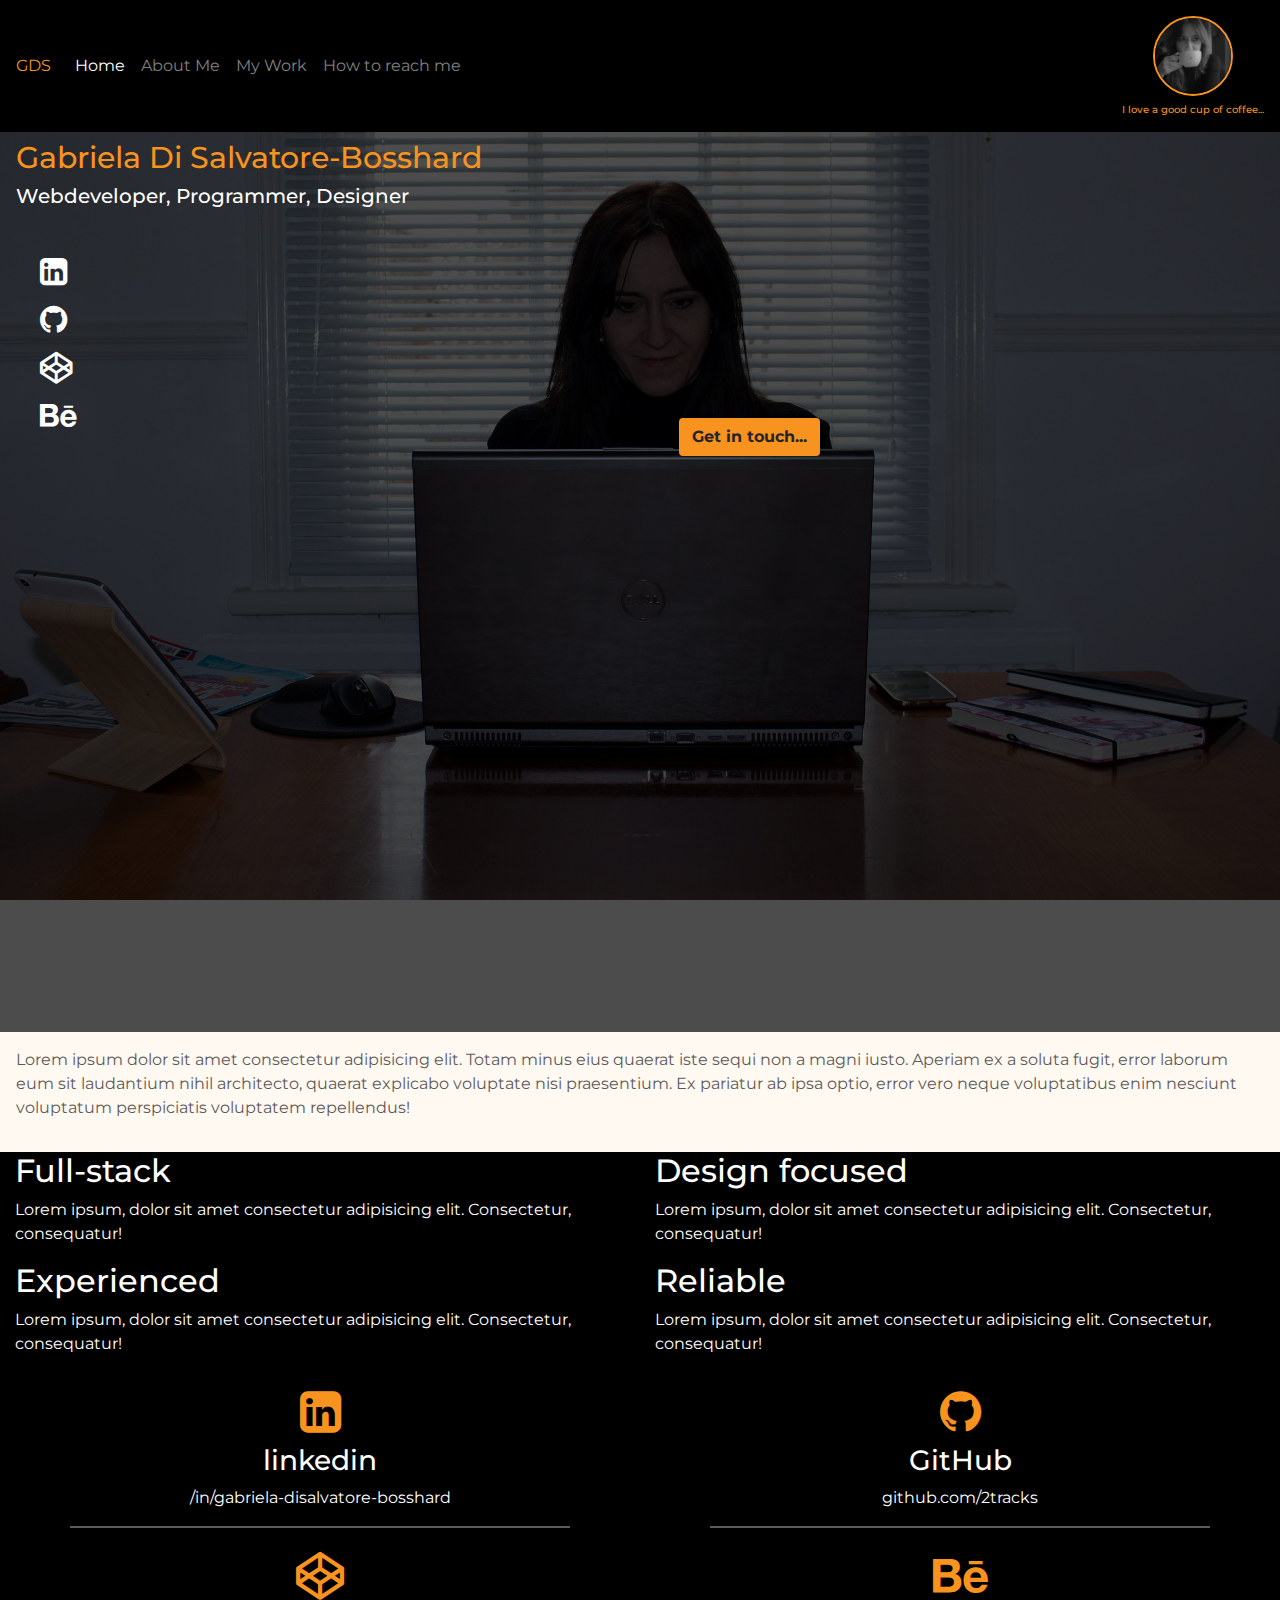
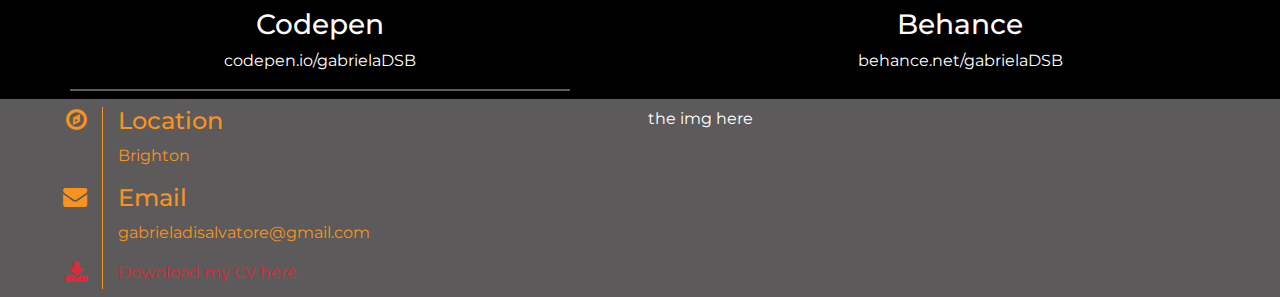
==== index.html @ 337a95ec "Added footer info" ====
<!DOCTYPE html>
<html lang="en">
<head>
    <meta charset="UTF-8">
    <meta name="viewport" content="width=device-width, initial-scale=1.0">
    <meta http-equiv="X-UA-Compatible" content="ie=edge">
    <title>CV</title>
    <link rel="stylesheet" href="https://stackpath.bootstrapcdn.com/font-awesome/4.7.0/css/font-awesome.min.css">
    <link rel="stylesheet" href="https://stackpath.bootstrapcdn.com/bootstrap/4.4.1/css/bootstrap.min.css" integrity="sha384-Vkoo8x4CGsO3+Hhxv8T/Q5PaXtkKtu6ug5TOeNV6gBiFeWPGFN9MuhOf23Q9Ifjh" crossorigin="anonymous">
    <link rel="stylesheet" href="assets/css/style.css">
</head>
<body>

    <!-------------------Navigation------------------------------------------------------->

    <nav class="navbar navbar-expand-sm navbar-dark bg-dark">
        <a class="navbar-brand orange-text-color" href="#">GDS</a>
        <button class="navbar-toggler" type="button" data-toggle="collapse" data-target="#navbarText" aria-controls="navbarText" aria-expanded="false" aria-label="Toggle navigation">
            <span class="navbar-toggler-icon"></span>
        </button>
        <div class="collapse navbar-collapse" id="navbarText">
            <ul class="navbar-nav mr-auto">
                <li class="nav-item text-center active">
                    <a class="nav-link" href="#">Home <span class="sr-only">(current)</span></a>
                </li>
                <li class="nav-item text-center">
                    <a class="nav-link" href="#">About Me</a>
                </li>
                <li class="nav-item text-center">
                    <a class="nav-link" href="#">My Work</a>
                </li>
                 <li class="nav-item text-center">
                    <a class="nav-link" href="#">How to reach me</a>
                </li>
            </ul>
            <div class="navbar-text img-container">
                <div class="row">
                    <div class="col-sm-12 text-center">
                        <img class="img-gabiCoffee-nav" src="assets/img/gabiCafe.jpg" alt="Portrait-photo">
                        <h5 class="text-love-coffee">I love a good cup of coffee...</h5>
                    </div>
                </div>
            </div>
        </div>
    </nav>

    <!-------------------End Navigation------------------------------------------------------->
    <!-------------------Callout------------------------------------------------------->

    <div class="container-fluid callout-container">
        <div class="opaque-overlay">
            <div class="row">
                <div class="col-12">
                    <h1 class="callout-titel">Gabriela Di Salvatore-Bosshard</h1>
                    <h4 class="callout-subtitel">Webdeveloper, Programmer, Designer</h4>
                </div>
            </div><!--/.row-->
            <div class="row">
                <div class="col-2">
                    <div class="social-icons">
                        <ul>
                            <li><a href="#"><i class="fa fa-linkedin-square"></i></a></li>
                            <li><a href="#"><i class="fa fa-github"></i></a></li>
                            <li><a href="#"><i class="fa fa-codepen"></i></a></li>
                            <li><a href="#"><i class="fa fa-behance"></i></a></li>
                        </ul>
                    </div><!--/.social-icons-->
                </div><!--/.col-2-->
                <div class="col-10 button-container">
                      <button class="btn btn-getInTouch">Get in touch...</button>
                </div>
            </div> <!--/.row-->
        </div>
    </div><!--/.callout-container-->
    <!-------------------Ends Callout------------------------------------------------------->

    <!-------------------Info--------------------------------------------------------------->
    <section class="container-fluid info-container">
        <p>Lorem ipsum dolor sit amet consectetur adipisicing elit. Totam minus eius quaerat iste sequi non a magni iusto. Aperiam ex a soluta fugit, error laborum eum sit laudantium nihil architecto,
         quaerat explicabo voluptate nisi praesentium. Ex pariatur ab ipsa optio, error vero neque voluptatibus enim nesciunt voluptatum perspiciatis voluptatem repellendus!</p>
    </section>

    <!-------------------Ends Info---------------------------------------------------------->
    <!-------------------What can I do---------------------------------------------------------->

     <section class="container-fluid do-container">

        <div class="row bg-dark">
            <div class="col-md-6">
                <h2>Full-stack</h2>
                <p>Lorem ipsum, dolor sit amet consectetur adipisicing elit. Consectetur, consequatur!</p>
            </div>
            <div class="col-md-6">
                <h2>Design focused</h2>
                <p>Lorem ipsum, dolor sit amet consectetur adipisicing elit. Consectetur, consequatur!</p>
            </div>
        </div>
        <div class="row bg-dark">
            <div class="col-md-6">
                <h2>Experienced</h2>
                <p>Lorem ipsum, dolor sit amet consectetur adipisicing elit. Consectetur, consequatur!</p>
            </div>
            <div class="col-md-6">
                <h2>Reliable</h2>
                <p>Lorem ipsum, dolor sit amet consectetur adipisicing elit. Consectetur, consequatur!</p>
            </div>
        </div>
    </section>

    <!-------------------Ends What can I do---------------------------------------------------------->

    <!-------------------Social---------------------------------------------------------------------->
     <section class="container-fluid social-container">

        <div class="row">
            <div class="col-md-6 text-center p-2">
                <a href="#"><i class="fa fa-linkedin-square"></i></a>
                <h3>linkedin</h3>
                <p>/in/gabriela-disalvatore-bosshard</p>
                <div class="line"></div>
            </div>
            <div class="col-md-6 text-center p-2">
                <a href="#"><i class="fa fa-github"></i></a>
                <h3>GitHub</h3>
                <p>github.com/2tracks</p>
                <div class="line"></div>
            </div>
        </div>
        <div class="row">
            <div class="col-md-6 text-center p-2">
                <a href="#"><i class="fa fa-codepen"></i></a>
                <h3>Codepen</h3>
                <p>codepen.io/gabrielaDSB</p>
                <div class="line"></div>
            </div>
            <div class="col-md-6 text-center p-2">
                <a href="#"><i class="fa fa-behance"></i></a>
                <h3>Behance</h3>
                <p>behance.net/gabrielaDSB</p>
            </div>
        </div>
    </section>
    
    <!-------------------End Social------------------------------------------------------------------>

    <!-------------------Footer------------------------------------------------------------------>

    <Section class="container-fluid footer-container">
        <div class="row no-gutter">
            <div class="col-md-6 p-2 footer-info">
                <div class="row no-gutter compass">
                    <div class="col-2 text-right">
                        <a href="#"><i class="fa fa-compass"></i></a>
                    </div>
                    <div class="col-10 loc-border-left">
                        <h4>Location</h4>
                        <p>Brighton</p>
                    </div>
                </div>
                <div class="row no-gutter envelope">
                    <div class="col-2 text-right">
                        <a href="#"><i class="fa fa-envelope"></i></a>
                    </div>
                    <div class="col-10 loc-border-left">
                        <h4>Email</h4>
                        <p>gabrieladisalvatore@gmail.com</p>
                    </div>
                </div>
                <div class="row no-gutter download">
                    <div class="col-2 text-right">
                        <a href="#"><i class="fa fa-download"></i></a>
                    </div>
                    <div class="col-10 loc-border-left">
                        <a href="#" class="text-red">Download my CV here</a>
                    </div>
                </div>    
            </div>
            <div class="col-md-6 p-2 footer-img-map">
                the img here
            </div>
        </div>
    </Section>


    <!-------------------End Social------------------------------------------------------------------>



    <script src="https://code.jquery.com/jquery-3.4.1.slim.min.js" integrity="sha384-J6qa4849blE2+poT4WnyKhv5vZF5SrPo0iEjwBvKU7imGFAV0wwj1yYfoRSJoZ+n" crossorigin="anonymous"></script>
    <script src="https://cdn.jsdelivr.net/npm/popper.js@1.16.0/dist/umd/popper.min.js" integrity="sha384-Q6E9RHvbIyZFJoft+2mJbHaEWldlvI9IOYy5n3zV9zzTtmI3UksdQRVvoxMfooAo" crossorigin="anonymous"></script>
    <script src="https://stackpath.bootstrapcdn.com/bootstrap/4.4.1/js/bootstrap.min.js" integrity="sha384-wfSDF2E50Y2D1uUdj0O3uMBJnjuUD4Ih7YwaYd1iqfktj0Uod8GCExl3Og8ifwB6" crossorigin="anonymous"></script>
</body>
</html>
---- assets/css/style.css ----
@import url('https://fonts.googleapis.com/css?family=Montserrat:400,400i,600,700&display=swap');



/*-------------Colors-----------------------------------*/
:root {
  --main-bg-color: #5C5A5A;
  --black-bg-color: #000;
  --main-bg-text: rgba(196, 196, 196, .12);
  --main-text-color: #ffffff;
  --orange-text-color: #F7931E;
  --red-text-color: #D92B39;
  --blue-color: #2BBED9;
  --turquoise-color: #7FEBE7;
}
.orange-text-color{
    color: var(--orange-text-color)!important;
}

.bg-dark {
    background-color: #000!important;
}
/*-------------General--------------------------------------*/
*{
    margin: 0;
    padding: 0;
    box-sizing: border-box;
}

body{
    font-family: 'Montserrat', sans-serif;
    color: var(--main-text-color);
}
/*-------------Navigation-----------------------------------*/
button:focus {
    outline: 5px auto transparent;
}
.navbar{
    margin-bottom: 0;
    border: 0;
    width: 100%;
    background-color: rgba(0,0,0,0.25);
}
a.navbar-brand{
    font-size: 1rem;
}
.img-container{
    margin: 0;
    padding: 0;
    display: flex;
    align-items: center;
    justify-content: center;
}
.img-gabiCoffee-nav{
    margin-top: 0.5rem;
    margin-bottom: 0.5rem;
    width: 80px;
    height: auto;
    border-radius: 50%;
    border: 2px solid var(--orange-text-color);
}
.text-love-coffee{
    color: var(--orange-text-color);
    font-size: 0.6rem;
}

/*-------------Callout-----------------------------------*/

.callout-container{
    height: 100vh;

    background: url('../img/bg_computer.jpg') no-repeat center center fixed;
    -webkit-background-size: cover;
    -moz-background-size: cover;
    -o-background-size: cover;
    background-size: cover;

    display: flex;
    align-items: center;
    justify-content: center;

    position: relative;
}
.opaque-overlay {
    position: absolute;
    top: 0;
    left: 0;
    height: 100%;
    width: 100%;
    background-color: rgba(0, 0, 0, 0.7);
}

.callout-titel{
    font-size: 1.875rem;
    color: var(--orange-text-color);
    margin: 0.5rem 0.5rem 0.5rem 1rem;
}

.callout-subtitel{
    font-size: 1.25rem;
    margin: 0 0.5rem 0.5rem 1rem;
}

.social-icons{
    margin-top: 2rem;
    margin-left: 2rem;
}

.social-icons ul{
    list-style: none;
}

.fa-linkedin-square{
    font-size: 2rem;
    color: var(--main-text-color);
    padding: 0.5rem; 
}

.fa-github{
    font-size: 2rem;
    color: var(--main-text-color);
    padding: 0.5rem; 
}

.fa-codepen{
    font-size: 2rem;
    color: var(--main-text-color);
    padding: 0.5rem; 
}

.fa-behance{
    font-size: 2rem;
    color: var(--main-text-color);
    padding: 0.5rem; 
}

.button-container{
    display: flex;
    align-self: flex-end;
    align-items: center;
    justify-content: center;
}
.btn-getInTouch{
    font-weight: bold;
    background-color: var(--orange-text-color);
}

/*-------------Info-----------------------------------------*/

.info-container{
    padding: 1rem 1rem;
    color: var(--main-bg-color);
    background-color: rgba(247,147,30,.06);
}

/*-------------Social-container-----------------------------------------*/

.social-container{
    color: var(--main-text-color);
    background-color: var(--black-bg-color);
}

.social-container .fa-linkedin-square{
    color: var(--orange-text-color);
    font-size: 3rem;
}
.social-container .fa-github{
    color: var(--orange-text-color);
    font-size: 3rem;
}
.social-container .fa-codepen{
    color: var(--orange-text-color);
    font-size: 3rem;
}
.social-container .fa-behance{
    color: var(--orange-text-color);
    font-size: 3rem;
}
.line{
   border: 0.5px solid var(--main-bg-color);
   width: 80%;
   margin-left: auto;
   margin-right: auto;
}
/*-------------footer-container-----------------------------------------*/

.footer-container{
    background-color: var(--main-bg-color);
}
.footer-info{
    color: var(--orange-text-color);
}
.loc-border-left{
    border-left: 0.5px solid #F7931E;
}

.footer-info i{
    font-size: 1.5rem;
}
.fa-compass, .fa-envelope{
    color: var(--orange-text-color);
}
.fa-download{
    color: #D92B39;
}
.text-red{
    color: #D92B39;
}
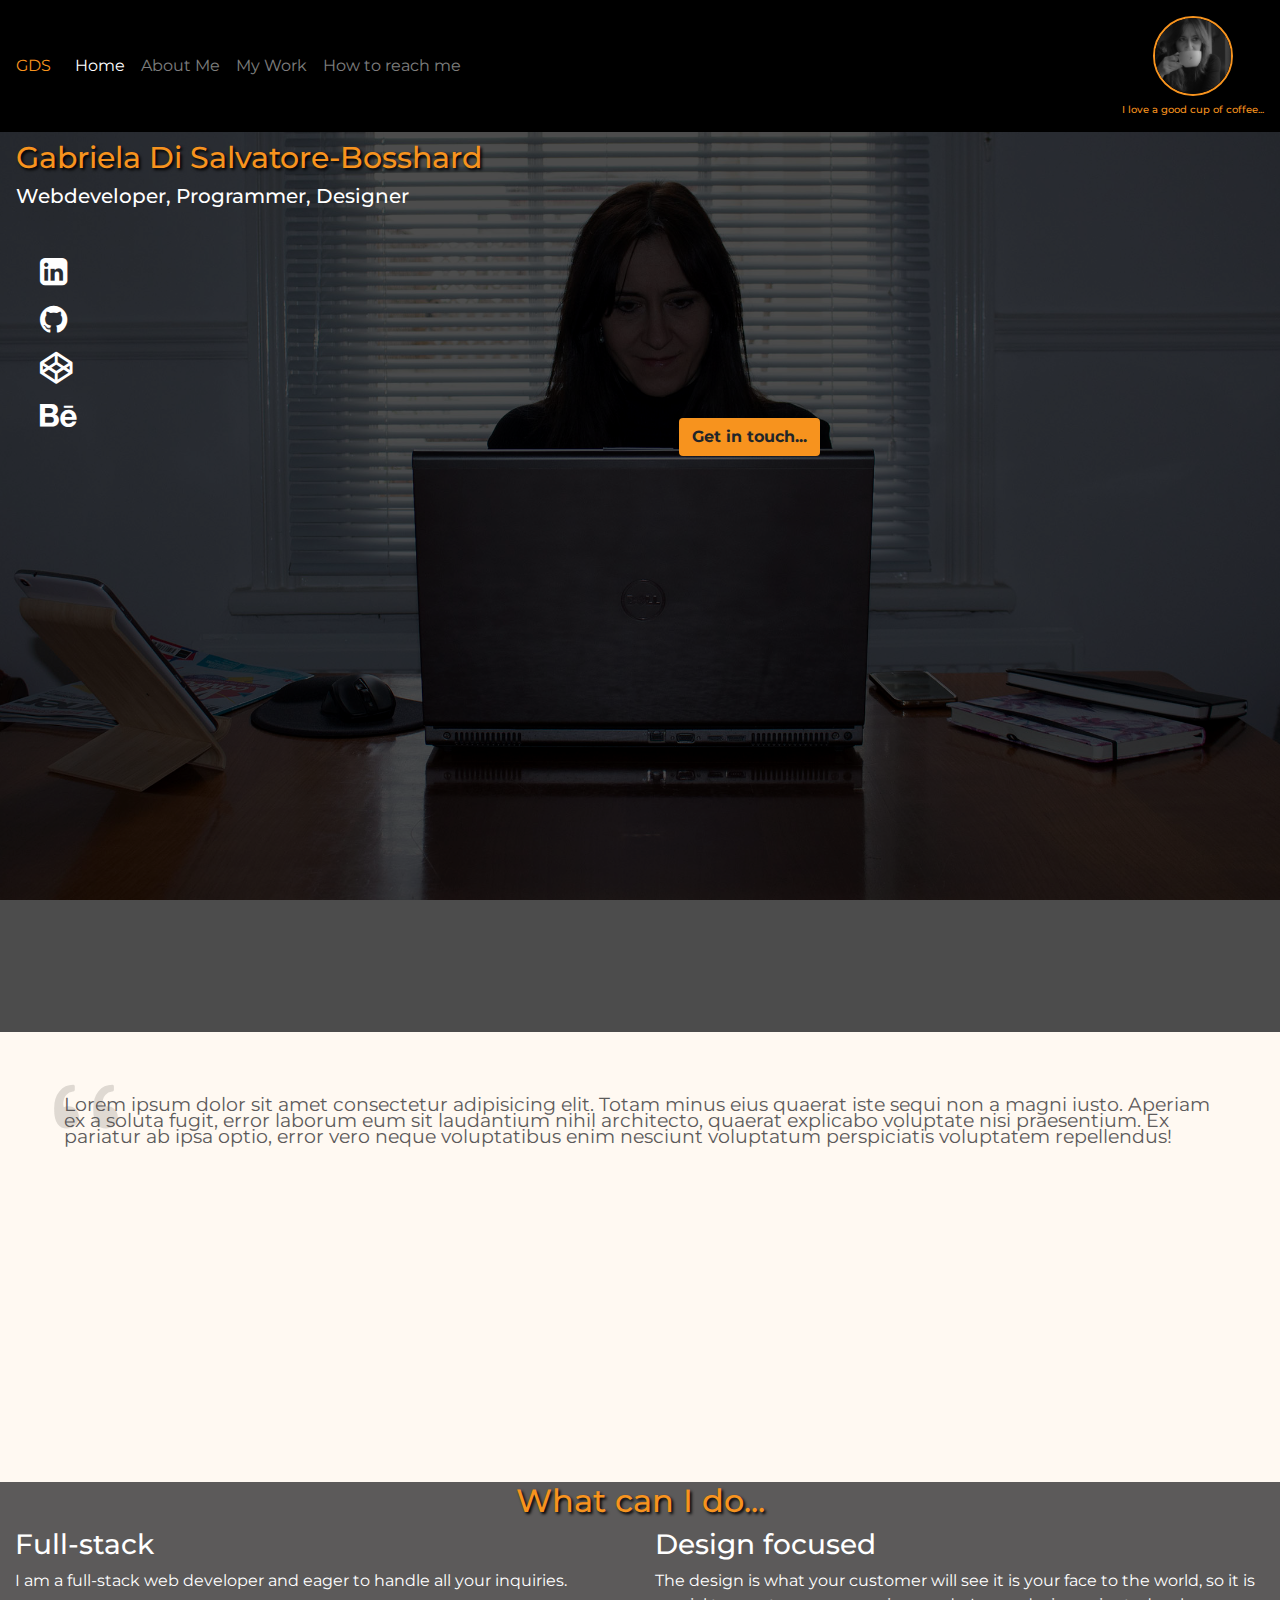
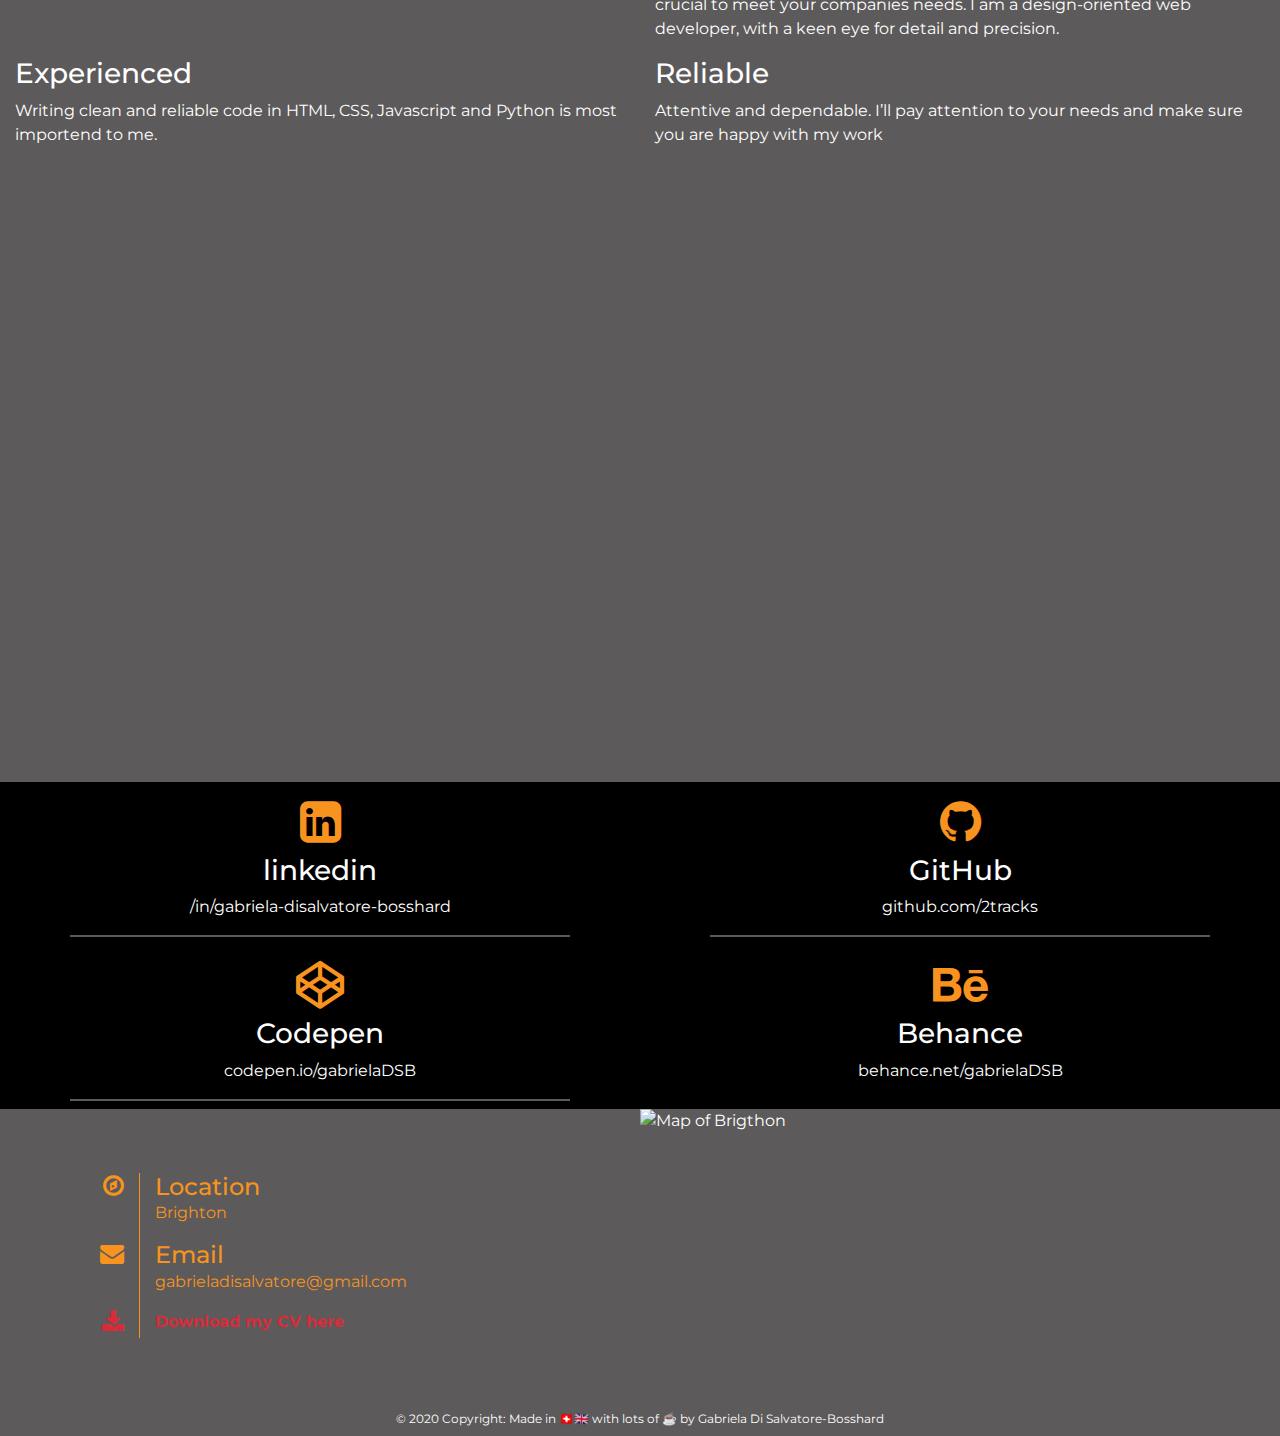
==== commit a3695e7f: "finished info and social" ====
--- a/index.html
+++ b/index.html
@@ -75,36 +75,45 @@
     <!-------------------Ends Callout------------------------------------------------------->
 
     <!-------------------Info--------------------------------------------------------------->
-    <section class="container-fluid info-container">
-        <p>Lorem ipsum dolor sit amet consectetur adipisicing elit. Totam minus eius quaerat iste sequi non a magni iusto. Aperiam ex a soluta fugit, error laborum eum sit laudantium nihil architecto,
-         quaerat explicabo voluptate nisi praesentium. Ex pariatur ab ipsa optio, error vero neque voluptatibus enim nesciunt voluptatum perspiciatis voluptatem repellendus!</p>
+    <section class="container-fluid info-container p-3">
+        <div class="info-text p-5">     
+            <p>Lorem ipsum dolor sit amet consectetur adipisicing elit. Totam minus eius quaerat iste sequi non a magni iusto. Aperiam ex a soluta fugit, error laborum eum sit laudantium nihil architecto,
+            quaerat explicabo voluptate nisi praesentium. Ex pariatur ab ipsa optio, error vero neque voluptatibus enim nesciunt voluptatum perspiciatis voluptatem repellendus!</p>
+        </div>
     </section>
 
     <!-------------------Ends Info---------------------------------------------------------->
     <!-------------------What can I do---------------------------------------------------------->
 
      <section class="container-fluid do-container">
-
-        <div class="row bg-dark">
-            <div class="col-md-6">
-                <h2>Full-stack</h2>
-                <p>Lorem ipsum, dolor sit amet consectetur adipisicing elit. Consectetur, consequatur!</p>
-            </div>
-            <div class="col-md-6">
-                <h2>Design focused</h2>
-                <p>Lorem ipsum, dolor sit amet consectetur adipisicing elit. Consectetur, consequatur!</p>
-            </div>
-        </div>
-        <div class="row bg-dark">
-            <div class="col-md-6">
-                <h2>Experienced</h2>
-                <p>Lorem ipsum, dolor sit amet consectetur adipisicing elit. Consectetur, consequatur!</p>
-            </div>
-            <div class="col-md-6">
-                <h2>Reliable</h2>
-                <p>Lorem ipsum, dolor sit amet consectetur adipisicing elit. Consectetur, consequatur!</p>
-            </div>
-        </div>
+        <div class="row">
+            <div class="col text-center">
+                <h2 Class="do-title">What can I do...</h2>
+            </div>
+        </div>
+
+        <div class="row">
+            <div class="col-md-6">
+                <h3>Full-stack</h3>
+                <p>I am a full-stack web developer and eager to handle all your inquiries.</p>
+            </div>
+            <div class="col-md-6">
+                <h3>Design focused</h3>
+                <p>The design is what your customer will see it is your face to the world, so it is crucial to meet your companies needs. 
+                I am a design-oriented web developer, with a keen eye for detail and precision. </p>
+            </div>
+        </div><!--/.row-->
+        <div class="row">
+            <div class="col-md-6">
+                <h3>Experienced</h3>
+                <p>Writing clean and reliable code in HTML, CSS, Javascript and Python is most importend to me.</p>
+            </div>
+            <div class="col-md-6">
+                <h3>Reliable</h3>
+                <p>Attentive and dependable. I’ll pay attention to your needs and make sure you are happy with my work</p>
+            </div>
+        </div><!--/.row-->
+
     </section>
 
     <!-------------------Ends What can I do---------------------------------------------------------->
@@ -114,31 +123,31 @@
 
         <div class="row">
             <div class="col-md-6 text-center p-2">
-                <a href="#"><i class="fa fa-linkedin-square"></i></a>
+                <a href="https://www.linkedin.com/in/gabriela-disalvatore-bosshard"><i class="fa fa-linkedin-square"></i></a>
                 <h3>linkedin</h3>
                 <p>/in/gabriela-disalvatore-bosshard</p>
                 <div class="line"></div>
             </div>
             <div class="col-md-6 text-center p-2">
-                <a href="#"><i class="fa fa-github"></i></a>
+                <a href="https://github.com/2tracks"><i class="fa fa-github"></i></a>
                 <h3>GitHub</h3>
                 <p>github.com/2tracks</p>
                 <div class="line"></div>
             </div>
-        </div>
-        <div class="row">
-            <div class="col-md-6 text-center p-2">
-                <a href="#"><i class="fa fa-codepen"></i></a>
+        </div><!--/.row-->
+        <div class="row">
+            <div class="col-md-6 text-center p-2">
+                <a href="https://codepen.io/gabrielaDSB"><i class="fa fa-codepen"></i></a>
                 <h3>Codepen</h3>
                 <p>codepen.io/gabrielaDSB</p>
                 <div class="line"></div>
             </div>
             <div class="col-md-6 text-center p-2">
-                <a href="#"><i class="fa fa-behance"></i></a>
+                <a href="https://behance.net/gabrielaDSB"><i class="fa fa-behance"></i></a>
                 <h3>Behance</h3>
                 <p>behance.net/gabrielaDSB</p>
             </div>
-        </div>
+        </div><!--/.row-->
     </section>
     
     <!-------------------End Social------------------------------------------------------------------>
@@ -150,39 +159,55 @@
             <div class="col-md-6 p-2 footer-info">
                 <div class="row no-gutter compass">
                     <div class="col-2 text-right">
-                        <a href="#"><i class="fa fa-compass"></i></a>
-                    </div>
-                    <div class="col-10 loc-border-left">
+                        <div><i class="fa fa-compass"></i></div>
+                    </div>
+                    <div class="col-10 footer-border-left">
                         <h4>Location</h4>
                         <p>Brighton</p>
                     </div>
-                </div>
+                </div><!--/.row-->
                 <div class="row no-gutter envelope">
                     <div class="col-2 text-right">
-                        <a href="#"><i class="fa fa-envelope"></i></a>
-                    </div>
-                    <div class="col-10 loc-border-left">
-                        <h4>Email</h4>
+                        <a href="mailto:gabrieladisalvatore@gmail.com"><i class="fa fa-envelope"></i></a>
+                    </div>
+                    <div class="col-10 footer-border-left">
+                        <h4><a href="mailto:gabrieladisalvatore@gmail.com">Email</a></h4>
                         <p>gabrieladisalvatore@gmail.com</p>
                     </div>
-                </div>
+                </div><!--/.row-->
                 <div class="row no-gutter download">
                     <div class="col-2 text-right">
-                        <a href="#"><i class="fa fa-download"></i></a>
-                    </div>
-                    <div class="col-10 loc-border-left">
-                        <a href="#" class="text-red">Download my CV here</a>
-                    </div>
-                </div>    
+                        <a href="assets/misc/sample-cv.pdf" target="_blank"><i class="fa fa-download"></i></a>
+                    </div>
+                    <div class="col-10 footer-border-left">
+                        <a href="assets/misc/sample-cv.pdf" target="_blank">Download my CV here</a>
+                    </div>
+                </div><!--/.row-->    
             </div>
             <div class="col-md-6 p-2 footer-img-map">
-                the img here
+                <img src="assets/img/map-brighton-1500.jpg"
+                     srcset="assets/img/map-brighton-580.jpg 580w,
+                            assets/img/map-brighton-995.jpg 995w,
+                            assets/img/map-brighton-1500.jpg 1500w"
+                            size="(min-width: 1200px) 1500w,
+                                  (min-width: 768px) 995w,
+                                  (min-width: 600px) 580w,
+                                  100vw"
+                            alt="Map of Brigthon">
+            </div>
+        </div><!--/.row-->
+        <!--copyright-->
+        <div class="row no-gutter copyright">
+            <div class="col">
+                    <div class="footer-copyright text-center p-2">© 2020 Copyright:
+                     Made in 🇨🇭🇬🇧 with lots of ☕️ by Gabriela Di Salvatore-Bosshard
+                </div>
             </div>
         </div>
     </Section>
 
 
-    <!-------------------End Social------------------------------------------------------------------>
+    <!-------------------End footer------------------------------------------------------------------>
 
 
 
--- a/assets/css/style.css
+++ b/assets/css/style.css
@@ -1,4 +1,5 @@
 @import url('https://fonts.googleapis.com/css?family=Montserrat:400,400i,600,700&display=swap');
+@import url('https://fonts.googleapis.com/css?family=Sanchez&display=swap');
 
 
 
@@ -9,6 +10,7 @@
   --main-bg-text: rgba(196, 196, 196, .12);
   --main-text-color: #ffffff;
   --orange-text-color: #F7931E;
+  --orange-text-color-hover: rgb(245, 118, 0);
   --red-text-color: #D92B39;
   --blue-color: #2BBED9;
   --turquoise-color: #7FEBE7;
@@ -93,6 +95,7 @@
 .callout-titel{
     font-size: 1.875rem;
     color: var(--orange-text-color);
+    text-shadow: 2px 2px 3px #000;
     margin: 0.5rem 0.5rem 0.5rem 1rem;
 }
 
@@ -148,9 +151,35 @@
 /*-------------Info-----------------------------------------*/
 
 .info-container{
-    padding: 1rem 1rem;
+    height: 50vh;
     color: var(--main-bg-color);
     background-color: rgba(247,147,30,.06);
+}
+.info-text p{
+    position: relative;
+    font-size: 1.2rem;
+    line-height: 1rem;   
+}
+.info-text p:before {
+    content: '\201C';
+    font-family: 'Sanchez', serif;
+    position: absolute;
+    top: 5rem;
+    left: -1.2rem;
+    color: rgba(92,90,90,0.2);
+    font-size: 15rem;
+    z-index: -1;
+   }
+
+/*-------------What can I do--------------------------------------------*/
+
+.do-container{
+    height: 100vh;
+    background-color: var(--main-bg-color);
+}
+.do-title{
+    color: var(--orange-text-color);
+    text-shadow: 2px 2px 3px #000;
 }
 
 /*-------------Social-container-----------------------------------------*/
@@ -188,9 +217,11 @@
     background-color: var(--main-bg-color);
 }
 .footer-info{
-    color: var(--orange-text-color);
-}
-.loc-border-left{
+    margin: 0 auto;
+    padding: 4rem!important;
+    color: var(--orange-text-color);
+}
+.footer-border-left{
     border-left: 0.5px solid #F7931E;
 }
 
@@ -200,9 +231,49 @@
 .fa-compass, .fa-envelope{
     color: var(--orange-text-color);
 }
+.compass h4, .envelope h4 {
+    margin-bottom: 0;
+}
+.fa-envelope:hover{
+    color: var(--orange-text-color-hover);
+}
+.envelope h4 a {
+    color: var(--orange-text-color);
+    text-decoration: none;
+}
+.envelope h4 a:hover {
+    color: var(--orange-text-color-hover);
+    text-decoration: none;
+}
 .fa-download{
     color: #D92B39;
 }
-.text-red{
+.fa-download:hover{
+    color: rgb(163, 11, 24);
+}
+.download a{
+    font-weight: bold;
     color: #D92B39;
-}
+    text-decoration: none;
+    margin-bottom: 0;
+    padding-bottom: 0;
+}
+.download a:hover{
+    color: rgb(163, 11, 24);
+}
+
+.footer-img-map{
+    width: 100%;
+    padding: 0!important;
+    margin: 0;
+}
+.footer-img-map img{
+    width: 100%;
+    padding: 0;
+    margin: 0;
+}
+
+.copyright{
+    font-size: 0.75rem;
+    background-color: var(--main-bg-color);
+}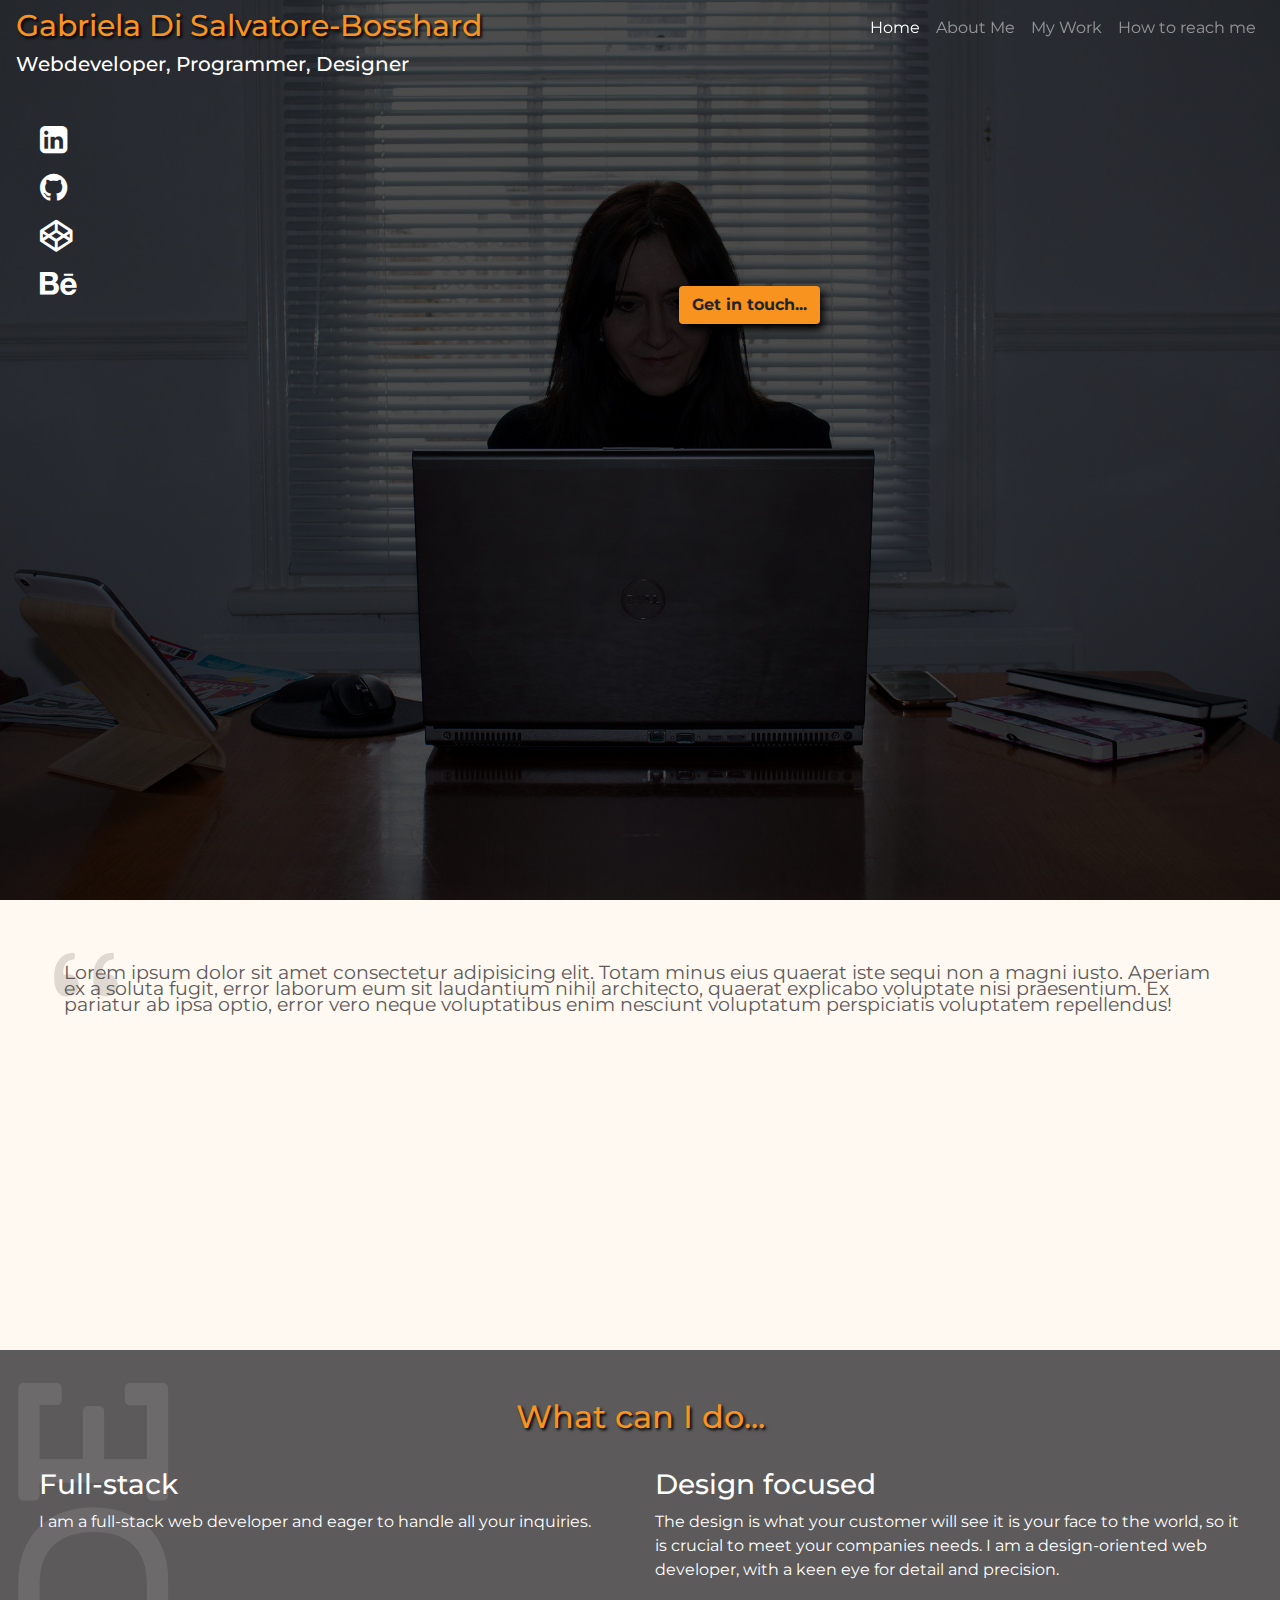
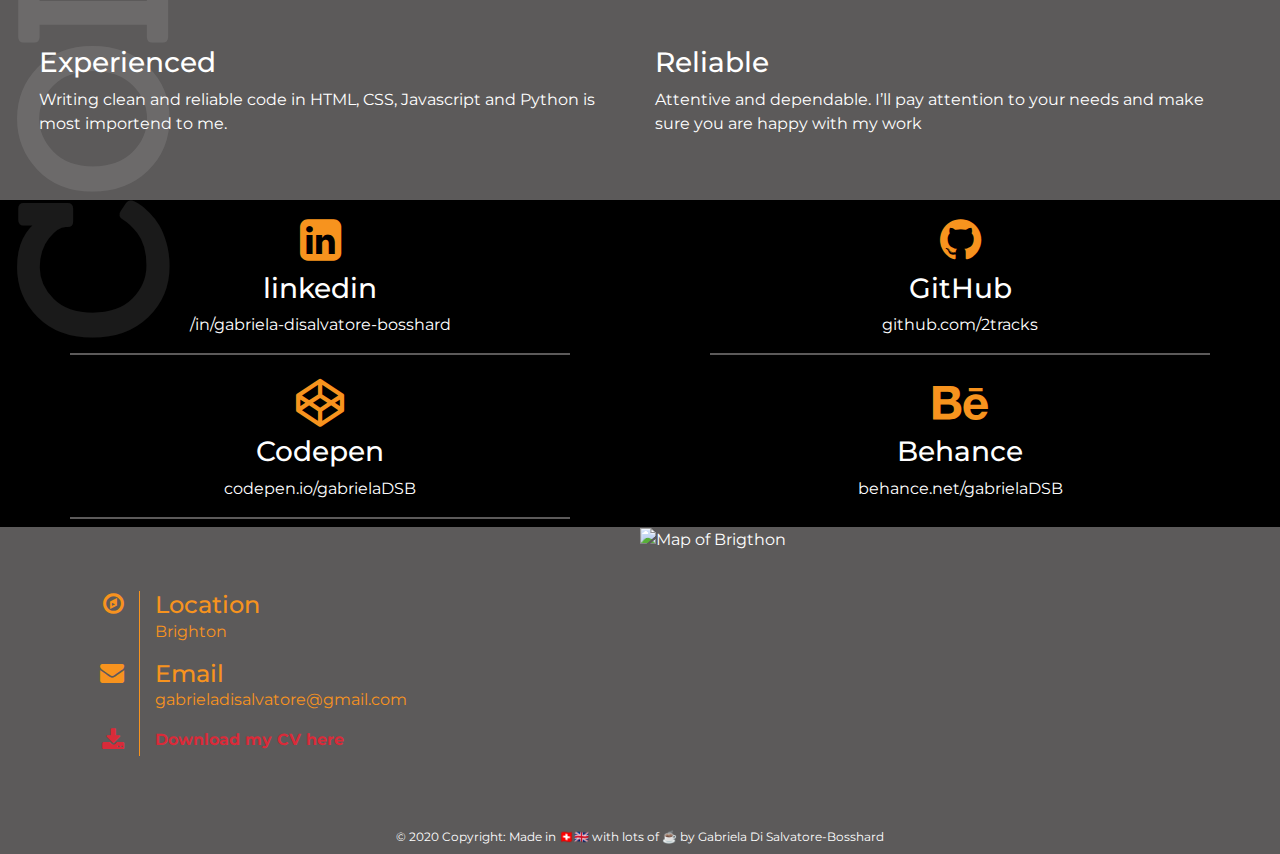
==== commit 56d39b96: "Added media queries" ====
--- a/index.html
+++ b/index.html
@@ -12,14 +12,14 @@
 <body>
 
     <!-------------------Navigation------------------------------------------------------->
-
-    <nav class="navbar navbar-expand-sm navbar-dark bg-dark">
-        <a class="navbar-brand orange-text-color" href="#">GDS</a>
+    
+    <nav class="navbar navbar-expand-sm navbar-dark bg-dark bg-transparent fixed-top">
+        <a class="navbar-brand orange-text-color" href="#"></a>
         <button class="navbar-toggler" type="button" data-toggle="collapse" data-target="#navbarText" aria-controls="navbarText" aria-expanded="false" aria-label="Toggle navigation">
             <span class="navbar-toggler-icon"></span>
         </button>
         <div class="collapse navbar-collapse" id="navbarText">
-            <ul class="navbar-nav mr-auto">
+            <ul class="navbar-nav ml-auto">
                 <li class="nav-item text-center active">
                     <a class="nav-link" href="#">Home <span class="sr-only">(current)</span></a>
                 </li>
@@ -32,17 +32,18 @@
                  <li class="nav-item text-center">
                     <a class="nav-link" href="#">How to reach me</a>
                 </li>
+                 <li class="nav-item text-center img-container">
+                     <div class="row">
+                        <div class="col-sm-12 text-center">
+                            <img class="img-gabiCoffee-nav" src="assets/img/gabiCafe.jpg" alt="Portrait-photo">
+                            <h5 class="text-love-coffee">I love a good cup of coffee...</h5>
+                        </div>
+                     </div>
+                </li>
             </ul>
-            <div class="navbar-text img-container">
-                <div class="row">
-                    <div class="col-sm-12 text-center">
-                        <img class="img-gabiCoffee-nav" src="assets/img/gabiCafe.jpg" alt="Portrait-photo">
-                        <h5 class="text-love-coffee">I love a good cup of coffee...</h5>
-                    </div>
-                </div>
-            </div>
         </div>
     </nav>
+    
 
     <!-------------------End Navigation------------------------------------------------------->
     <!-------------------Callout------------------------------------------------------->
@@ -59,10 +60,10 @@
                 <div class="col-2">
                     <div class="social-icons">
                         <ul>
-                            <li><a href="#"><i class="fa fa-linkedin-square"></i></a></li>
-                            <li><a href="#"><i class="fa fa-github"></i></a></li>
-                            <li><a href="#"><i class="fa fa-codepen"></i></a></li>
-                            <li><a href="#"><i class="fa fa-behance"></i></a></li>
+                            <li><a href="https://www.linkedin.com/in/gabriela-disalvatore-bosshard"><i class="fa fa-linkedin-square"></i></a></li>
+                            <li><a href="https://github.com/2tracks"><i class="fa fa-github"></i></a></li>
+                            <li><a href="https://codepen.io/gabrielaDSB"><i class="fa fa-codepen"></i></a></li>
+                            <li><a href="https://behance.net/gabrielaDSB"><i class="fa fa-behance"></i></a></li>
                         </ul>
                     </div><!--/.social-icons-->
                 </div><!--/.col-2-->
@@ -86,14 +87,15 @@
     <!-------------------What can I do---------------------------------------------------------->
 
      <section class="container-fluid do-container">
-        <div class="row">
+        
+        <div class="row pt-5 do-watermark">
             <div class="col text-center">
                 <h2 Class="do-title">What can I do...</h2>
             </div>
         </div>
 
-        <div class="row">
-            <div class="col-md-6">
+        <div class="row p-4">
+            <div class="col-md-6 pb-4">
                 <h3>Full-stack</h3>
                 <p>I am a full-stack web developer and eager to handle all your inquiries.</p>
             </div>
@@ -103,8 +105,8 @@
                 I am a design-oriented web developer, with a keen eye for detail and precision. </p>
             </div>
         </div><!--/.row-->
-        <div class="row">
-            <div class="col-md-6">
+        <div class="row p-4">
+            <div class="col-md-6 pb-4">
                 <h3>Experienced</h3>
                 <p>Writing clean and reliable code in HTML, CSS, Javascript and Python is most importend to me.</p>
             </div>
@@ -113,7 +115,7 @@
                 <p>Attentive and dependable. I’ll pay attention to your needs and make sure you are happy with my work</p>
             </div>
         </div><!--/.row-->
-
+        
     </section>
 
     <!-------------------Ends What can I do---------------------------------------------------------->
--- a/assets/css/style.css
+++ b/assets/css/style.css
@@ -19,9 +19,6 @@
     color: var(--orange-text-color)!important;
 }
 
-.bg-dark {
-    background-color: #000!important;
-}
 /*-------------General--------------------------------------*/
 *{
     margin: 0;
@@ -34,17 +31,9 @@
     color: var(--main-text-color);
 }
 /*-------------Navigation-----------------------------------*/
-button:focus {
-    outline: 5px auto transparent;
-}
-.navbar{
-    margin-bottom: 0;
-    border: 0;
-    width: 100%;
-    background-color: rgba(0,0,0,0.25);
-}
-a.navbar-brand{
-    font-size: 1rem;
+
+.bg-transparent{
+    background-color: transparent!important;
 }
 .img-container{
     margin: 0;
@@ -137,6 +126,11 @@
     padding: 0.5rem; 
 }
 
+.fa-linkedin-square:hover, .fa-github:hover,
+.fa-codepen:hover, .fa-behance:hover {
+    color: #F7931E;
+}
+
 .button-container{
     display: flex;
     align-self: flex-end;
@@ -146,6 +140,7 @@
 .btn-getInTouch{
     font-weight: bold;
     background-color: var(--orange-text-color);
+    box-shadow: 3px 6px 10px #000;
 }
 
 /*-------------Info-----------------------------------------*/
@@ -162,7 +157,7 @@
 }
 .info-text p:before {
     content: '\201C';
-    font-family: 'Sanchez', serif;
+    font-family: 'Sanchez', sans-serif;
     position: absolute;
     top: 5rem;
     left: -1.2rem;
@@ -174,9 +169,23 @@
 /*-------------What can I do--------------------------------------------*/
 
 .do-container{
-    height: 100vh;
+    position: relative;
     background-color: var(--main-bg-color);
 }
+.do-watermark:before{
+    content: "CODE";
+    font-family: "Sanchez", sans-serif;
+    position: absolute;
+    color: rgba(253,253,253,0.1);
+    font-size:200px;
+    font-weight: bold;
+    top: 10rem;
+    left: -12rem;
+    transform:rotate(-90deg);
+    -webkit-transform:rotate(-90deg);
+    z-index: 99;
+}
+
 .do-title{
     color: var(--orange-text-color);
     text-shadow: 2px 2px 3px #000;
@@ -210,6 +219,10 @@
    width: 80%;
    margin-left: auto;
    margin-right: auto;
+}
+.social-container .fa-linkedin-square:hover, .social-container .fa-github:hover, 
+.social-container .fa-codepen:hover, .social-container .fa-behance:hover{
+    color: var(--orange-text-color-hover);
 }
 /*-------------footer-container-----------------------------------------*/
 
@@ -276,4 +289,22 @@
 .copyright{
     font-size: 0.75rem;
     background-color: var(--main-bg-color);
+}
+
+/*---------------------media queries-----------------------------*/
+
+@media only screen and (max-width: 576px){
+    .navbar-nav.ml-auto{
+        background-color: rgba(0,0,0,0.8);
+    }
+}
+
+
+@media only screen and (min-width: 576px){
+    .navbar-nav.ml-auto{
+        background-color: transparent;
+    }
+    .img-container{
+        display: none;
+    }
 }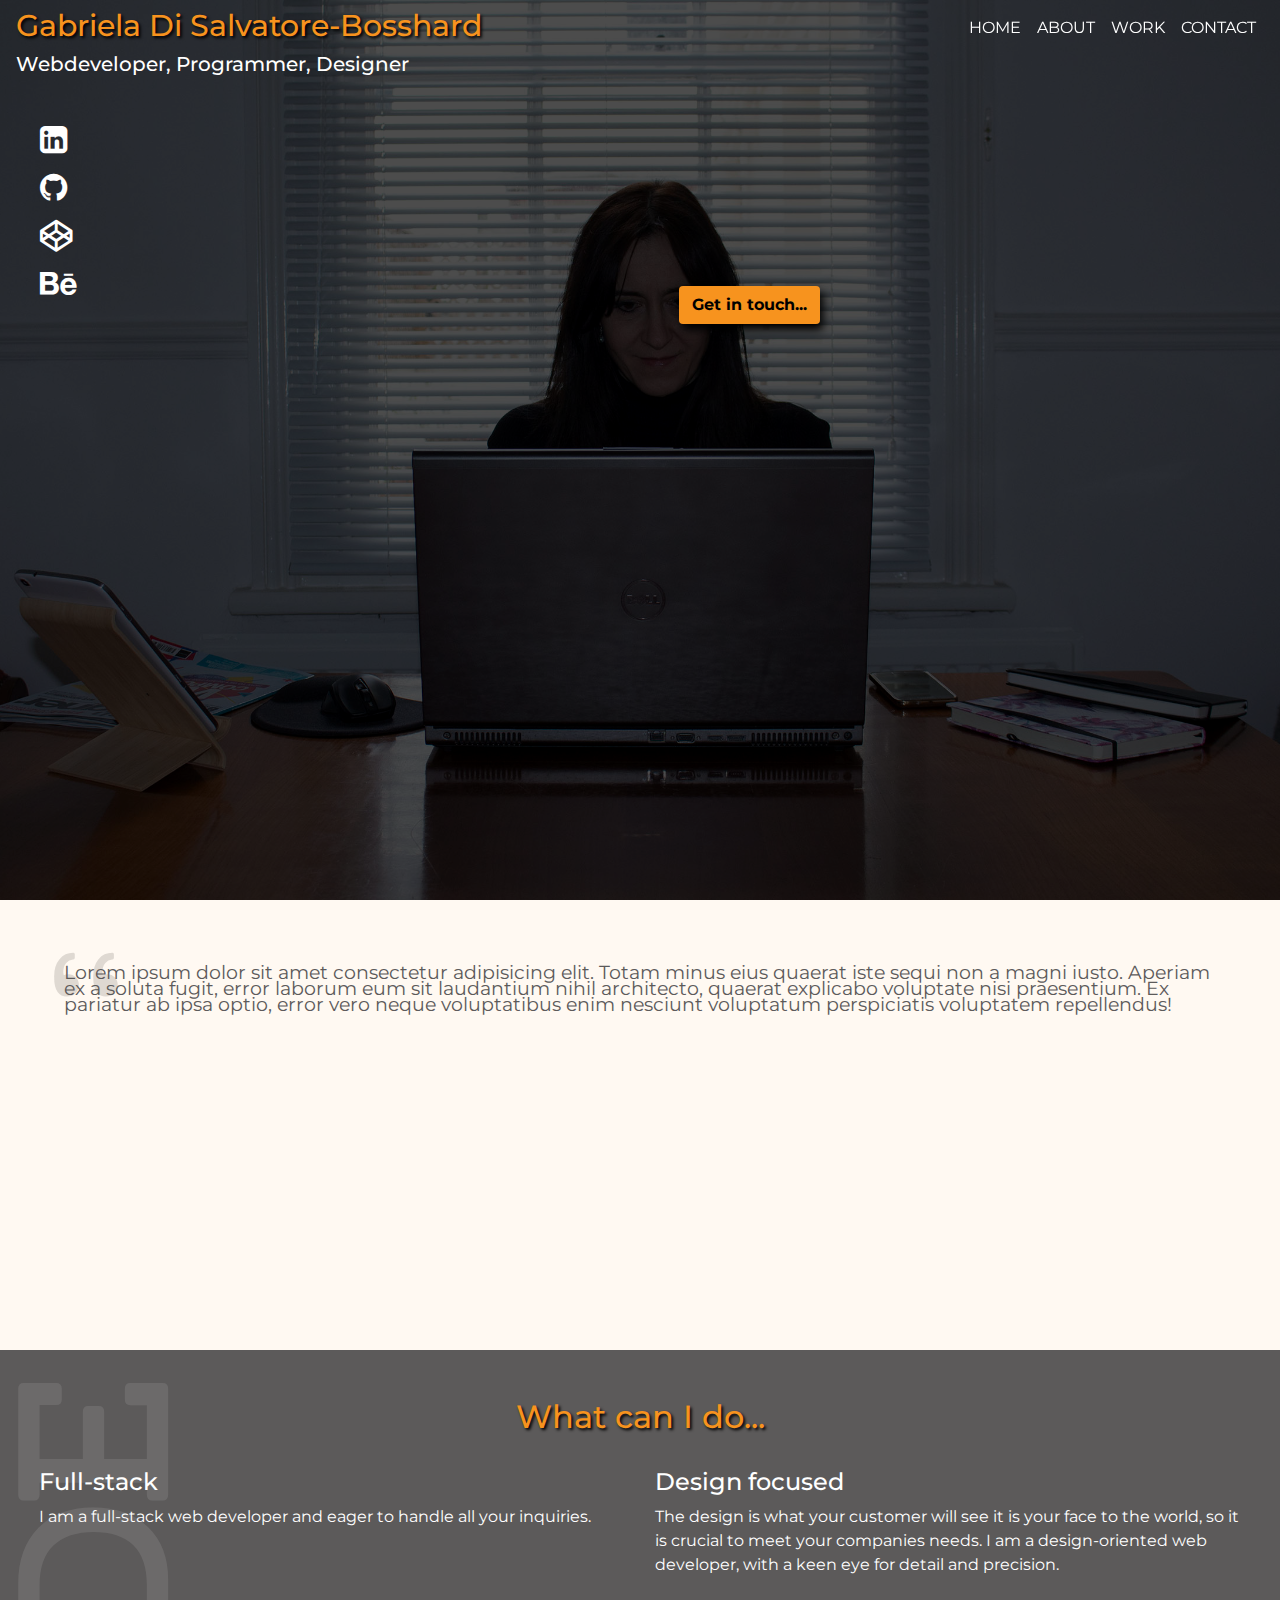
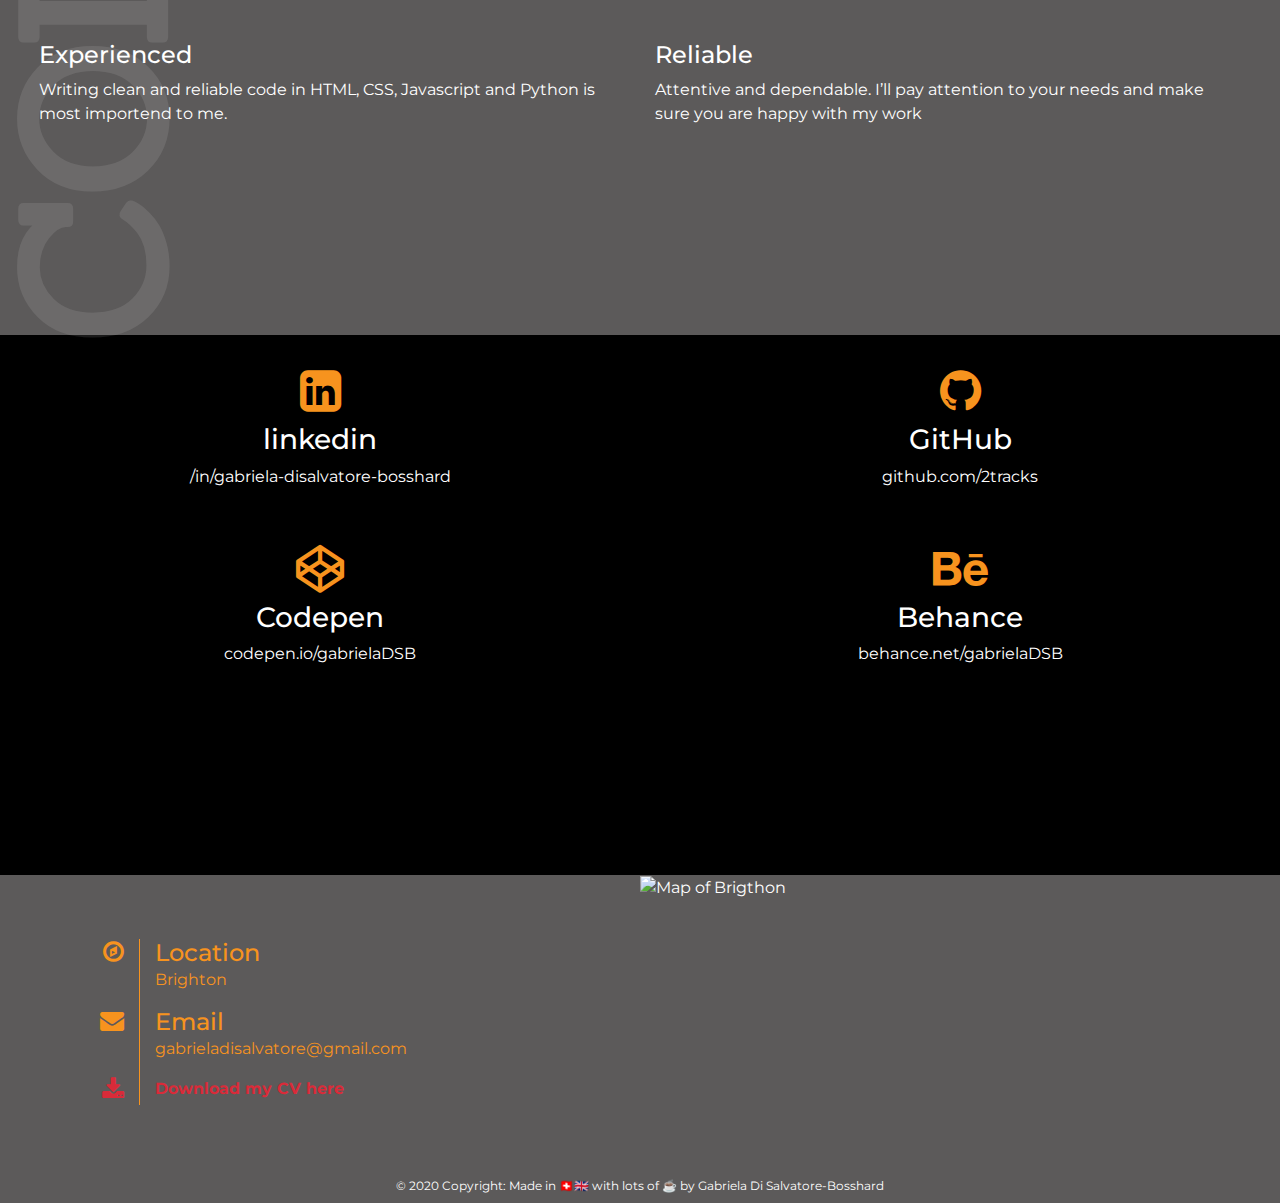
==== commit 9232c9ee: "Finished index.html" ====
--- a/index.html
+++ b/index.html
@@ -19,18 +19,18 @@
             <span class="navbar-toggler-icon"></span>
         </button>
         <div class="collapse navbar-collapse" id="navbarText">
-            <ul class="navbar-nav ml-auto">
-                <li class="nav-item text-center active">
-                    <a class="nav-link" href="#">Home <span class="sr-only">(current)</span></a>
-                </li>
+            <ul class="navbar-nav text-uppercase ml-auto">
                 <li class="nav-item text-center">
-                    <a class="nav-link" href="#">About Me</a>
+                    <a class="nav-link" href="index.html">Home <span class="sr-only">(current)</span></a>
                 </li>
                 <li class="nav-item text-center">
-                    <a class="nav-link" href="#">My Work</a>
+                    <a class="nav-link" href="about.html">About</a>
+                </li>
+                <li class="nav-item text-center">
+                    <a class="nav-link" href="work.html">Work</a>
                 </li>
                  <li class="nav-item text-center">
-                    <a class="nav-link" href="#">How to reach me</a>
+                    <a class="nav-link" href="contact.html">Contact</a>
                 </li>
                  <li class="nav-item text-center img-container">
                      <div class="row">
@@ -68,7 +68,7 @@
                     </div><!--/.social-icons-->
                 </div><!--/.col-2-->
                 <div class="col-10 button-container">
-                      <button class="btn btn-getInTouch">Get in touch...</button>
+                      <a href="contact.html" class="btn btn-getInTouch">Get in touch...</a>
                 </div>
             </div> <!--/.row-->
         </div>
@@ -96,22 +96,22 @@
 
         <div class="row p-4">
             <div class="col-md-6 pb-4">
-                <h3>Full-stack</h3>
+                <h4>Full-stack</h4>
                 <p>I am a full-stack web developer and eager to handle all your inquiries.</p>
             </div>
             <div class="col-md-6">
-                <h3>Design focused</h3>
+                <h4>Design focused</h4>
                 <p>The design is what your customer will see it is your face to the world, so it is crucial to meet your companies needs. 
                 I am a design-oriented web developer, with a keen eye for detail and precision. </p>
             </div>
         </div><!--/.row-->
         <div class="row p-4">
             <div class="col-md-6 pb-4">
-                <h3>Experienced</h3>
+                <h4>Experienced</h4>
                 <p>Writing clean and reliable code in HTML, CSS, Javascript and Python is most importend to me.</p>
             </div>
             <div class="col-md-6">
-                <h3>Reliable</h3>
+                <h4>Reliable</h4>
                 <p>Attentive and dependable. I’ll pay attention to your needs and make sure you are happy with my work</p>
             </div>
         </div><!--/.row-->
@@ -124,27 +124,27 @@
      <section class="container-fluid social-container">
 
         <div class="row">
-            <div class="col-md-6 text-center p-2">
+            <div class="col-md-6 text-center pt-4 pb-2 py-2">
                 <a href="https://www.linkedin.com/in/gabriela-disalvatore-bosshard"><i class="fa fa-linkedin-square"></i></a>
                 <h3>linkedin</h3>
                 <p>/in/gabriela-disalvatore-bosshard</p>
-                <div class="line"></div>
-            </div>
-            <div class="col-md-6 text-center p-2">
+                <div class="devider"></div>
+            </div>
+            <div class="col-md-6 text-center pt-4 pb-2 py-2">
                 <a href="https://github.com/2tracks"><i class="fa fa-github"></i></a>
                 <h3>GitHub</h3>
                 <p>github.com/2tracks</p>
-                <div class="line"></div>
+                <div class="devider"></div>
             </div>
         </div><!--/.row-->
         <div class="row">
-            <div class="col-md-6 text-center p-2">
+            <div class="col-md-6 text-center pt-4 pb-2 py-2">
                 <a href="https://codepen.io/gabrielaDSB"><i class="fa fa-codepen"></i></a>
                 <h3>Codepen</h3>
                 <p>codepen.io/gabrielaDSB</p>
-                <div class="line"></div>
-            </div>
-            <div class="col-md-6 text-center p-2">
+                <div class="devider"></div>
+            </div>
+            <div class="col-md-6 text-center pt-4 pb-2 py-2">
                 <a href="https://behance.net/gabrielaDSB"><i class="fa fa-behance"></i></a>
                 <h3>Behance</h3>
                 <p>behance.net/gabrielaDSB</p>
--- a/assets/css/style.css
+++ b/assets/css/style.css
@@ -31,9 +31,22 @@
     color: var(--main-text-color);
 }
 /*-------------Navigation-----------------------------------*/
-
 .bg-transparent{
     background-color: transparent!important;
+}
+.navbar .navbar-toggler{
+    border: 0;
+}
+.navbar-brand{
+    font-size: 1.875rem;
+    color: var(--orange-text-color);
+    text-shadow: 2px 2px 3px #000;
+}
+.navbar-dark .navbar-nav .nav-link {
+    color: #fff;
+}
+.navbar-dark .navbar-nav .nav-link:hover {
+    color: var(--orange-text-color);
 }
 .img-container{
     margin: 0;
@@ -138,6 +151,7 @@
     justify-content: center;
 }
 .btn-getInTouch{
+    color: #000!important;
     font-weight: bold;
     background-color: var(--orange-text-color);
     box-shadow: 3px 6px 10px #000;
@@ -169,6 +183,7 @@
 /*-------------What can I do--------------------------------------------*/
 
 .do-container{
+    height: 100vh;
     position: relative;
     background-color: var(--main-bg-color);
 }
@@ -194,36 +209,29 @@
 /*-------------Social-container-----------------------------------------*/
 
 .social-container{
+    height: 100vh;
     color: var(--main-text-color);
     background-color: var(--black-bg-color);
 }
 
-.social-container .fa-linkedin-square{
+.social-container .fa-linkedin-square, .social-container .fa-github,
+.social-container .fa-codepen, .social-container .fa-behance {
     color: var(--orange-text-color);
     font-size: 3rem;
 }
-.social-container .fa-github{
-    color: var(--orange-text-color);
-    font-size: 3rem;
-}
-.social-container .fa-codepen{
-    color: var(--orange-text-color);
-    font-size: 3rem;
-}
-.social-container .fa-behance{
-    color: var(--orange-text-color);
-    font-size: 3rem;
-}
-.line{
+
+.social-container .fa-linkedin-square:hover, .social-container .fa-github:hover, 
+.social-container .fa-codepen:hover, .social-container .fa-behance:hover{
+    color: var(--orange-text-color-hover);
+}
+
+.devider{
    border: 0.5px solid var(--main-bg-color);
    width: 80%;
    margin-left: auto;
    margin-right: auto;
 }
-.social-container .fa-linkedin-square:hover, .social-container .fa-github:hover, 
-.social-container .fa-codepen:hover, .social-container .fa-behance:hover{
-    color: var(--orange-text-color-hover);
-}
+
 /*-------------footer-container-----------------------------------------*/
 
 .footer-container{
@@ -307,4 +315,26 @@
     .img-container{
         display: none;
     }
-}+   
+}
+
+@media screen and (min-width: 576px) and (max-width: 830px){
+   .callout-titel{
+       margin-top: 3rem;
+   }
+
+
+}
+
+@media only screen and (min-width: 769px){
+    .devider{
+        display: none;
+    }
+     .social-container{
+        height: 60vh;
+    }
+    .do-container{
+        height: 65vh;
+    }
+}
+
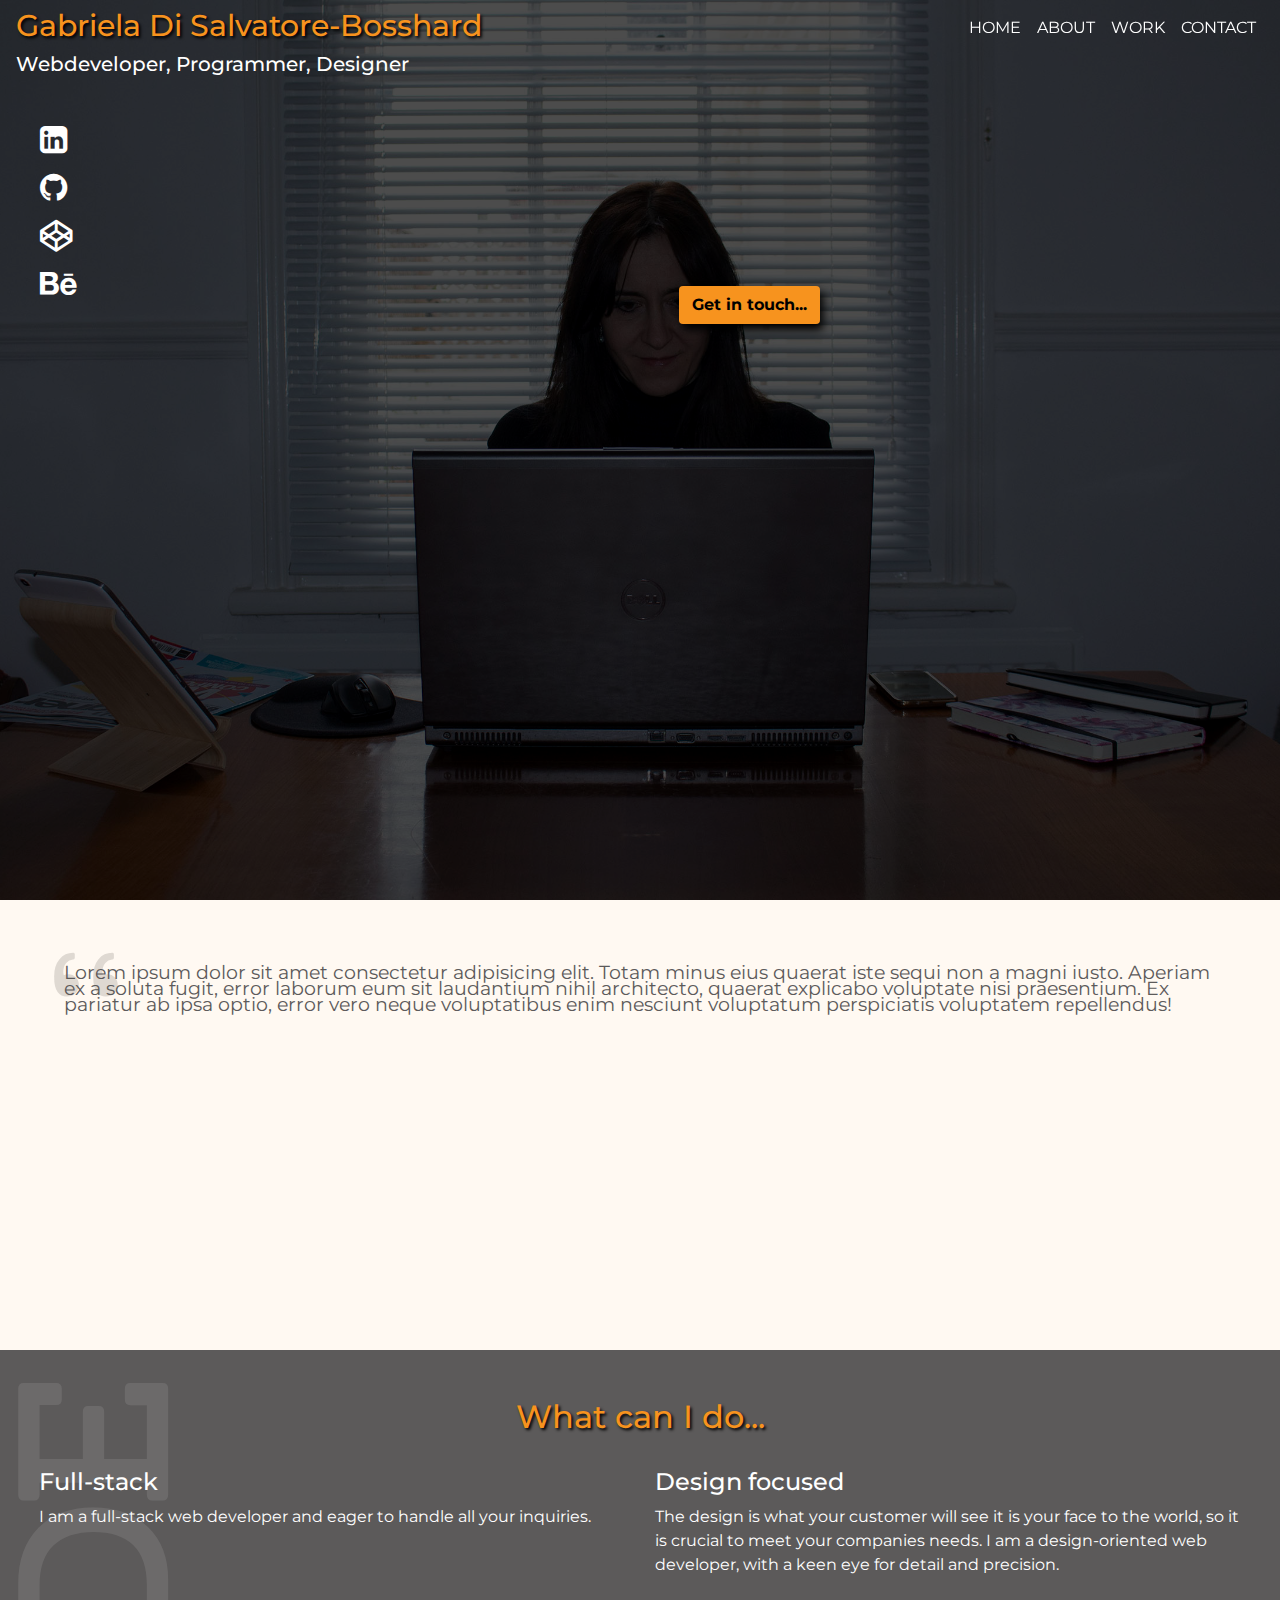
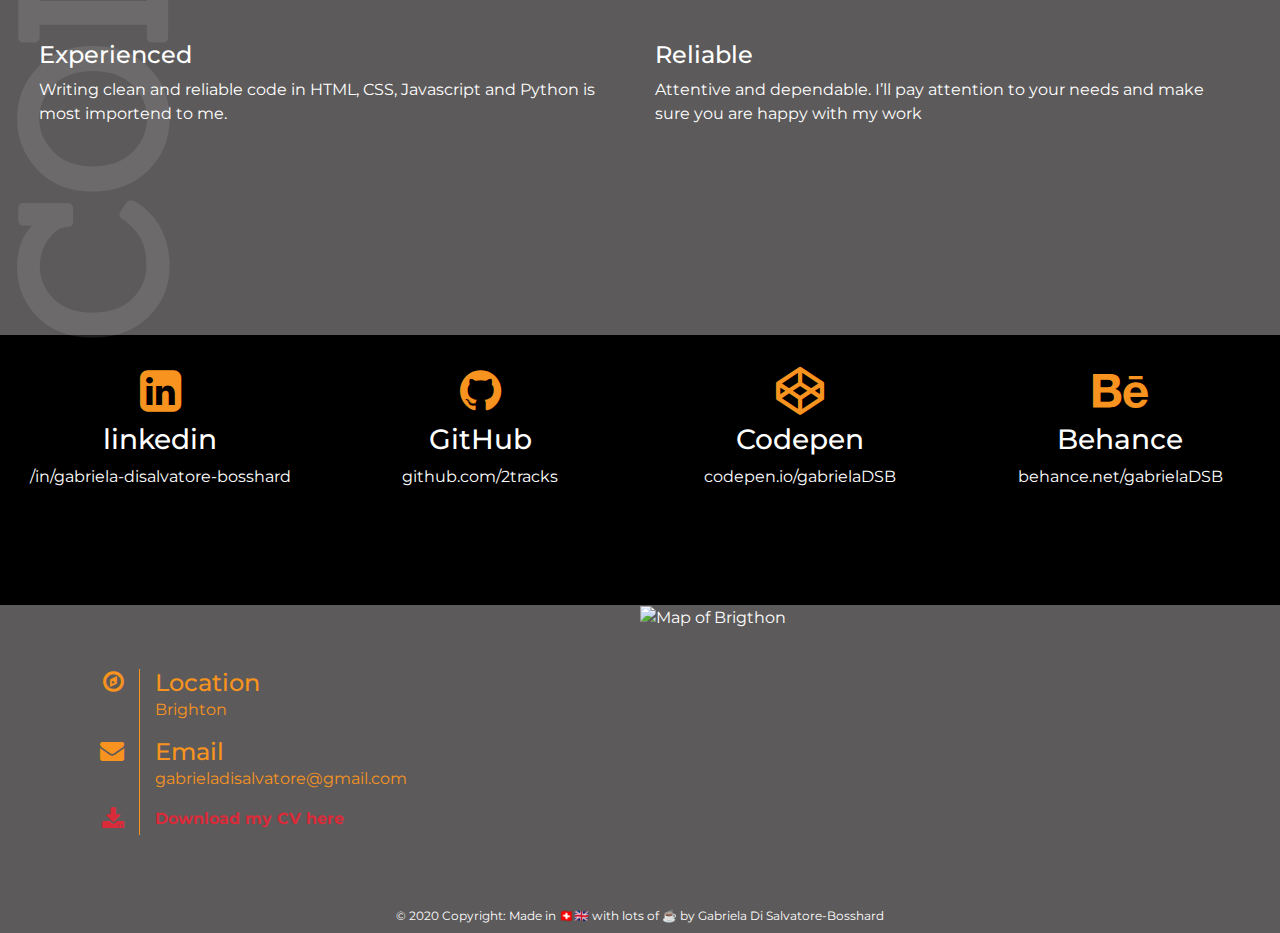
==== commit 294b92ec: "Cleaned up index page" ====
--- a/index.html
+++ b/index.html
@@ -4,7 +4,7 @@
     <meta charset="UTF-8">
     <meta name="viewport" content="width=device-width, initial-scale=1.0">
     <meta http-equiv="X-UA-Compatible" content="ie=edge">
-    <title>CV</title>
+    <title>Resume</title>
     <link rel="stylesheet" href="https://stackpath.bootstrapcdn.com/font-awesome/4.7.0/css/font-awesome.min.css">
     <link rel="stylesheet" href="https://stackpath.bootstrapcdn.com/bootstrap/4.4.1/css/bootstrap.min.css" integrity="sha384-Vkoo8x4CGsO3+Hhxv8T/Q5PaXtkKtu6ug5TOeNV6gBiFeWPGFN9MuhOf23Q9Ifjh" crossorigin="anonymous">
     <link rel="stylesheet" href="assets/css/style.css">
@@ -43,12 +43,10 @@
             </ul>
         </div>
     </nav>
-    
-
-    <!-------------------End Navigation------------------------------------------------------->
+
     <!-------------------Callout------------------------------------------------------->
 
-    <div class="container-fluid callout-container">
+    <section class="container-fluid callout-container">
         <div class="opaque-overlay">
             <div class="row">
                 <div class="col-12">
@@ -72,10 +70,10 @@
                 </div>
             </div> <!--/.row-->
         </div>
-    </div><!--/.callout-container-->
-    <!-------------------Ends Callout------------------------------------------------------->
+    </section><!--/.callout-container-->
 
     <!-------------------Info--------------------------------------------------------------->
+
     <section class="container-fluid info-container p-3">
         <div class="info-text p-5">     
             <p>Lorem ipsum dolor sit amet consectetur adipisicing elit. Totam minus eius quaerat iste sequi non a magni iusto. Aperiam ex a soluta fugit, error laborum eum sit laudantium nihil architecto,
@@ -83,12 +81,10 @@
         </div>
     </section>
 
-    <!-------------------Ends Info---------------------------------------------------------->
-    <!-------------------What can I do---------------------------------------------------------->
-
-     <section class="container-fluid do-container">
-        
-        <div class="row pt-5 do-watermark">
+    <!-------------------What can I do------------------------------------------------------->
+
+    <section class="container-fluid do-container">
+         <div class="row pt-5 do-watermark">
             <div class="col text-center">
                 <h2 Class="do-title">What can I do...</h2>
             </div>
@@ -115,49 +111,42 @@
                 <p>Attentive and dependable. I’ll pay attention to your needs and make sure you are happy with my work</p>
             </div>
         </div><!--/.row-->
-        
     </section>
 
-    <!-------------------Ends What can I do---------------------------------------------------------->
-
-    <!-------------------Social---------------------------------------------------------------------->
+    <!-------------------Social---------------------------------------------------------------->
+
      <section class="container-fluid social-container">
-
-        <div class="row">
-            <div class="col-md-6 text-center pt-4 pb-2 py-2">
+         <div class="row">
+            <div class="col-md-6 col-lg-3 text-center pt-4 pb-2 py-2">
                 <a href="https://www.linkedin.com/in/gabriela-disalvatore-bosshard"><i class="fa fa-linkedin-square"></i></a>
                 <h3>linkedin</h3>
                 <p>/in/gabriela-disalvatore-bosshard</p>
                 <div class="devider"></div>
             </div>
-            <div class="col-md-6 text-center pt-4 pb-2 py-2">
+            <div class="col-md-6 col-lg-3 text-center pt-4 pb-2 py-2">
                 <a href="https://github.com/2tracks"><i class="fa fa-github"></i></a>
                 <h3>GitHub</h3>
                 <p>github.com/2tracks</p>
                 <div class="devider"></div>
             </div>
-        </div><!--/.row-->
-        <div class="row">
-            <div class="col-md-6 text-center pt-4 pb-2 py-2">
+            <div class="col-md-6 col-lg-3 text-center pt-4 pb-2 py-2">
                 <a href="https://codepen.io/gabrielaDSB"><i class="fa fa-codepen"></i></a>
                 <h3>Codepen</h3>
                 <p>codepen.io/gabrielaDSB</p>
                 <div class="devider"></div>
             </div>
-            <div class="col-md-6 text-center pt-4 pb-2 py-2">
+            <div class="col-md-6 col-lg-3 text-center pt-4 pb-2 py-2">
                 <a href="https://behance.net/gabrielaDSB"><i class="fa fa-behance"></i></a>
                 <h3>Behance</h3>
                 <p>behance.net/gabrielaDSB</p>
             </div>
         </div><!--/.row-->
     </section>
-    
-    <!-------------------End Social------------------------------------------------------------------>
 
     <!-------------------Footer------------------------------------------------------------------>
 
     <Section class="container-fluid footer-container">
-        <div class="row no-gutter">
+        <div class="row">
             <div class="col-md-6 p-2 footer-info">
                 <div class="row no-gutter compass">
                     <div class="col-2 text-right">
@@ -208,10 +197,7 @@
         </div>
     </Section>
 
-
     <!-------------------End footer------------------------------------------------------------------>
-
-
 
     <script src="https://code.jquery.com/jquery-3.4.1.slim.min.js" integrity="sha384-J6qa4849blE2+poT4WnyKhv5vZF5SrPo0iEjwBvKU7imGFAV0wwj1yYfoRSJoZ+n" crossorigin="anonymous"></script>
     <script src="https://cdn.jsdelivr.net/npm/popper.js@1.16.0/dist/umd/popper.min.js" integrity="sha384-Q6E9RHvbIyZFJoft+2mJbHaEWldlvI9IOYy5n3zV9zzTtmI3UksdQRVvoxMfooAo" crossorigin="anonymous"></script>
--- a/assets/css/style.css
+++ b/assets/css/style.css
@@ -209,7 +209,6 @@
 /*-------------Social-container-----------------------------------------*/
 
 .social-container{
-    height: 100vh;
     color: var(--main-text-color);
     background-color: var(--black-bg-color);
 }
@@ -298,6 +297,191 @@
     font-size: 0.75rem;
     background-color: var(--main-bg-color);
 }
+/*---------------------work--------------------------------------*/
+
+.work-container{
+
+    background-color: var(--main-bg-color);
+}
+
+/*---------------css image devider---------------------------------------*/
+.grey-img {
+    margin-top: 1rem;
+    padding-top: 1rem;
+    position: relative;
+    display: inline-block;
+    width: 1500px;
+    height: 20px;
+    background: linear-gradient(transparent 10%, #000 90%);
+    
+    text-decoration: none;
+}
+.grey-img:before {
+    content: "";
+    position: absolute;
+    top: 100%;
+    right: 0;
+    width: 50%;
+    height: 50px;
+    background: linear-gradient(to right bottom, #000 50%, transparent 50%);
+}
+
+.grey-img:after {
+    content: "";
+    position: absolute;
+    top: 100%;
+    left: 0;
+    width: 50%;
+    height: 50px;
+    background: linear-gradient(to left bottom, #000 50%, transparent 50%);
+}
+
+.work-title{
+    margin-top: 5rem!important;
+}
+.work-h3{
+color: var(--orange-text-color);
+}
+.card-info-container{
+    background-color: var(--main-bg-color);
+}
+
+.card-container{
+    background-color: var(--main-bg-color);
+}
+
+.card{
+    background-color: var(--main-bg-color);
+}
+
+.card-body {
+    padding: 0;
+    background-color: var(--main-bg-color);
+}
+
+.list-group a{
+    text-decoration: none;
+}
+
+.list-group a i{
+    font-size: 1.2rem;
+    padding: 0.5rem;
+}
+
+.list-group a:hover{
+    color: var(--orange-text-color);
+}
+
+.btn-project {
+    background-color: #c4c4c4;
+    color:#000;
+}
+
+.btn-github {
+    background-color: #000;
+    color:#fff;
+}
+/*---------------------contact-----------------------------------*/
+
+.form-container{
+    position: relative;
+    background-color: var(--main-bg-color);
+}
+
+.form-group {
+    margin-bottom: 0.2rem;
+}
+.form-group-topic{
+    margin-bottom: 1rem;
+}
+.form-control {
+    color: #eaeaea;
+    background-color: transparent;
+}
+.form-control::-webkit-input-placeholder {
+  color: #eaeaea;
+}
+.form-control:hover{
+    border: 1px solid var(--orange-text-color);
+}
+ .form-control:focus {
+     color:#4d4b4b;
+    background-color: #a3a3a3;
+    border-color: var(--orange-text-color);
+    box-shadow: 0px 1px 1px rgba(246, 147, 30, 0.075) inset, 0px 0px 8px rgba(246, 147, 30, 0.5);
+    }
+
+.btn-submit{
+    width: 10rem;
+    background-color: var(--orange-text-color);
+    color: #eaeaea;
+}
+.btn-submit:hover{
+    background-color: #eaeaea;
+    color: var(--orange-text-color);
+}
+
+.row-form-bgText:after{
+    content: "Drop a line...";
+    font-family: "Sanchez", sans-serif;
+    position: absolute;
+    color: rgba(253,253,253,0.1);
+    font-size:100px;
+    font-weight: bold;
+    top: 8rem;
+    left: 10rem;
+    z-index: 99;
+}
+
+/*---------------------about me----------------------------------*/
+
+.aboutMe-container{
+    background-color: var(--main-bg-color);
+}
+
+.aboutMe-col-img{
+    text-align: center;
+}
+
+.aboutMe-img{
+    width: 40%;
+    height: auto;
+    border: 1px solid var(--orange-text-color);
+    border-radius: 50%;
+}
+
+.frontEnd{
+    color: var(--turquoise-color);
+}
+
+.backEnd{
+    color: var(--blue-color);
+}
+
+.skillset{
+    display: block!important;
+    width:100% !important;
+    margin-left:auto !important; 
+    margin-right:auto !important; 
+    text-align:left !important; 
+}
+.progress{
+    height: 1.3rem;
+}
+
+.progress-bar{
+    color: var(--main-bg-color);
+    text-align: left;
+    padding-left: 1rem;
+}
+
+.bg-turquoise{
+    background-color: var(--turquoise-color);
+}
+
+.bg-blue{
+    background-color: var(--blue-color);
+}
 
 /*---------------------media queries-----------------------------*/
 
@@ -338,3 +522,8 @@
     }
 }
 
+@media screen and (min-width: 993px){
+    .social-container{
+        height: 30vh;
+    }
+}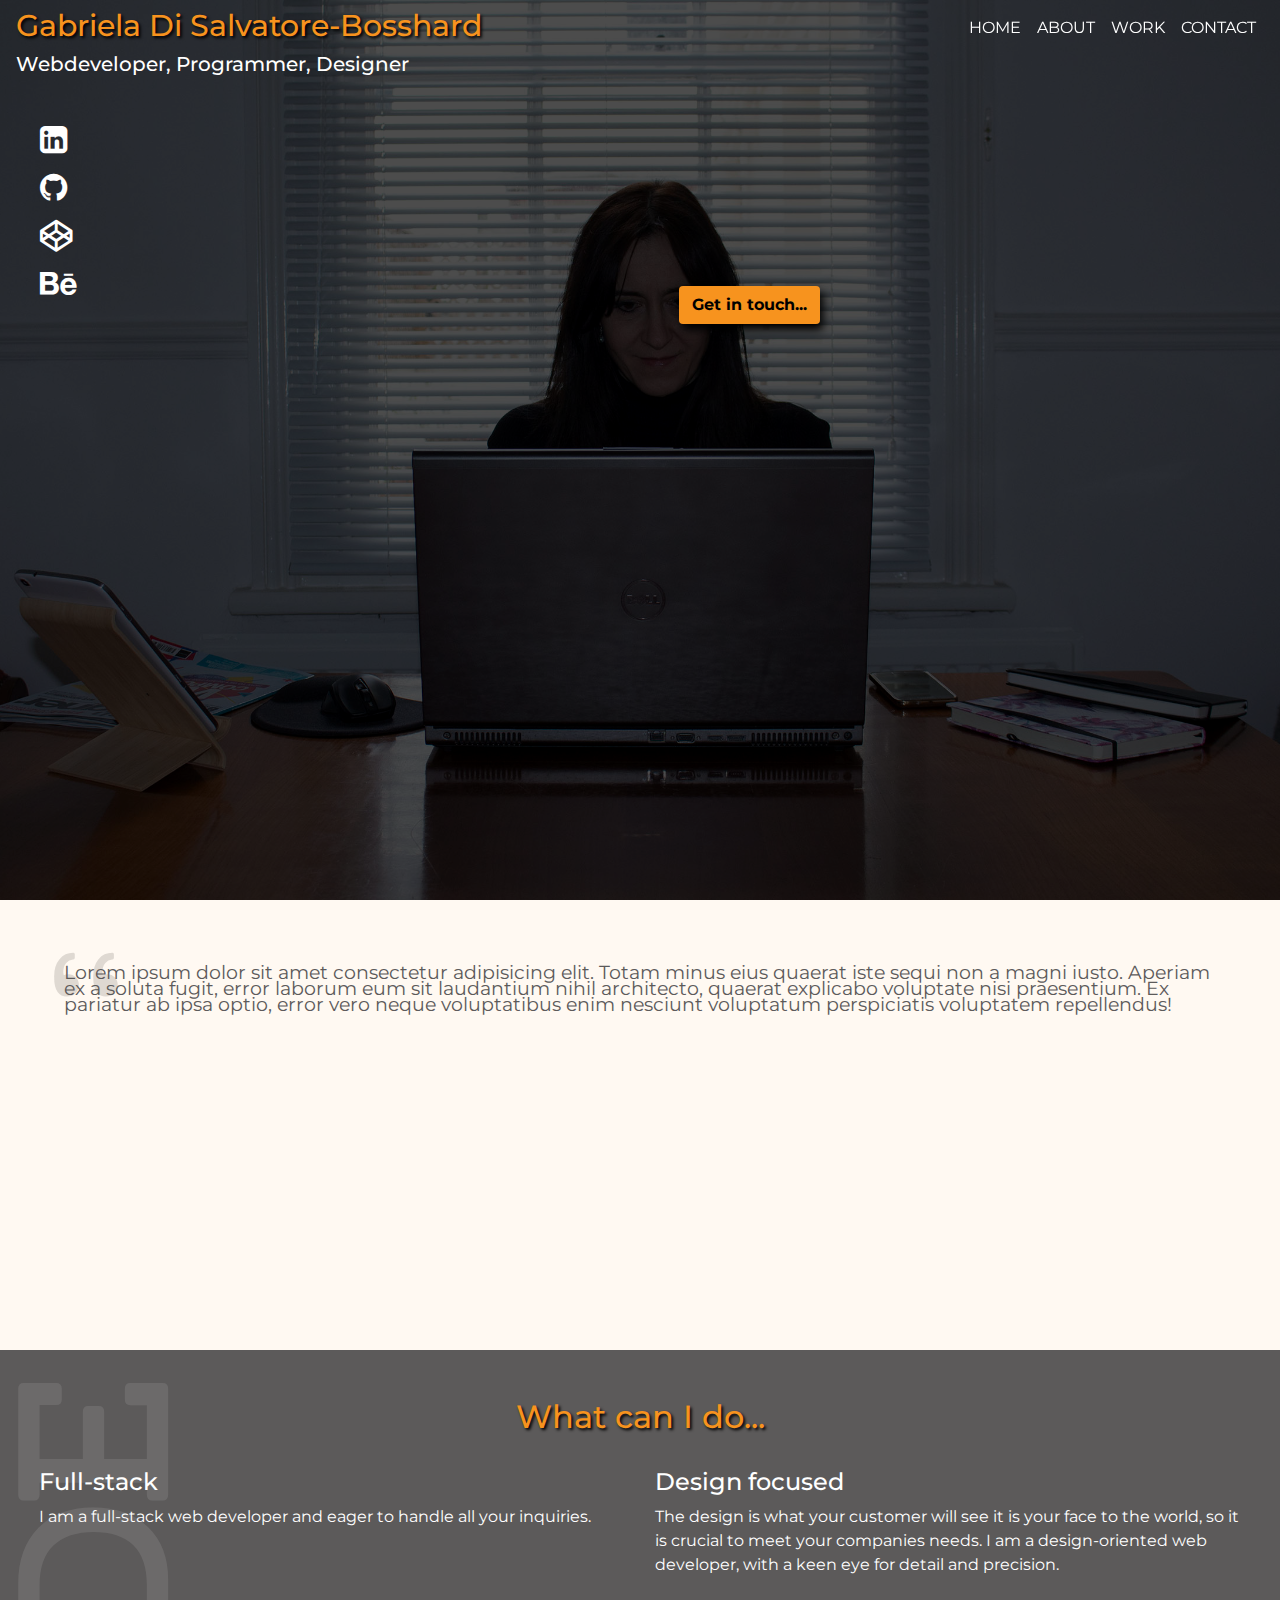
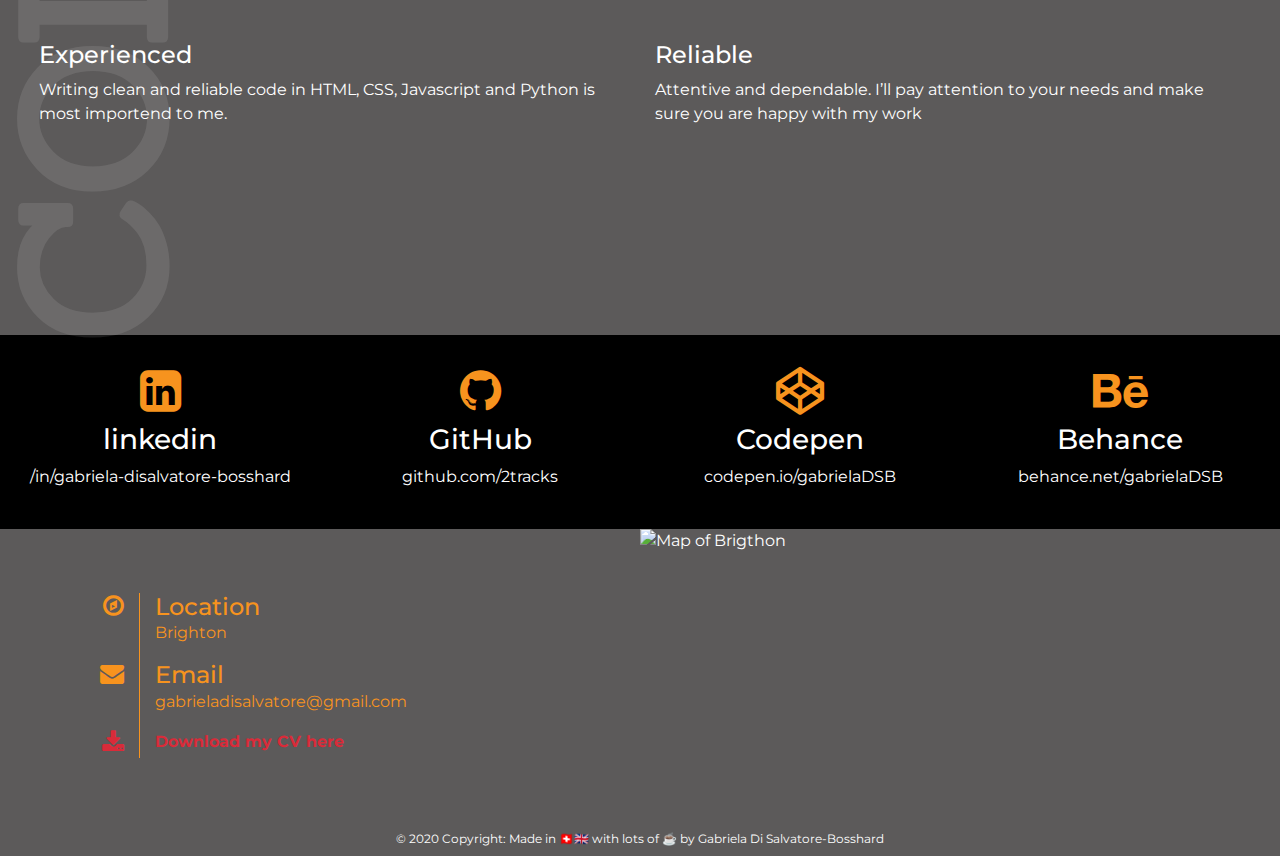
==== commit 5d22226a: "Finished work.html/added project page" ====
--- a/index.html
+++ b/index.html
@@ -135,7 +135,7 @@
                 <p>codepen.io/gabrielaDSB</p>
                 <div class="devider"></div>
             </div>
-            <div class="col-md-6 col-lg-3 text-center pt-4 pb-2 py-2">
+            <div class="col-md-6 col-lg-3 text-center pt-4 pb-4 py-2">
                 <a href="https://behance.net/gabrielaDSB"><i class="fa fa-behance"></i></a>
                 <h3>Behance</h3>
                 <p>behance.net/gabrielaDSB</p>
--- a/assets/css/style.css
+++ b/assets/css/style.css
@@ -310,7 +310,7 @@
     padding-top: 1rem;
     position: relative;
     display: inline-block;
-    width: 1500px;
+    width: 2200px;
     height: 20px;
     background: linear-gradient(transparent 10%, #000 90%);
     
@@ -491,39 +491,26 @@
     }
 }
 
-
 @media only screen and (min-width: 576px){
     .navbar-nav.ml-auto{
         background-color: transparent;
     }
     .img-container{
         display: none;
-    }
-   
+    }  
 }
 
 @media screen and (min-width: 576px) and (max-width: 830px){
    .callout-titel{
        margin-top: 3rem;
    }
-
-
 }
 
 @media only screen and (min-width: 769px){
     .devider{
         display: none;
     }
-     .social-container{
-        height: 60vh;
-    }
     .do-container{
         height: 65vh;
     }
 }
-
-@media screen and (min-width: 993px){
-    .social-container{
-        height: 30vh;
-    }
-}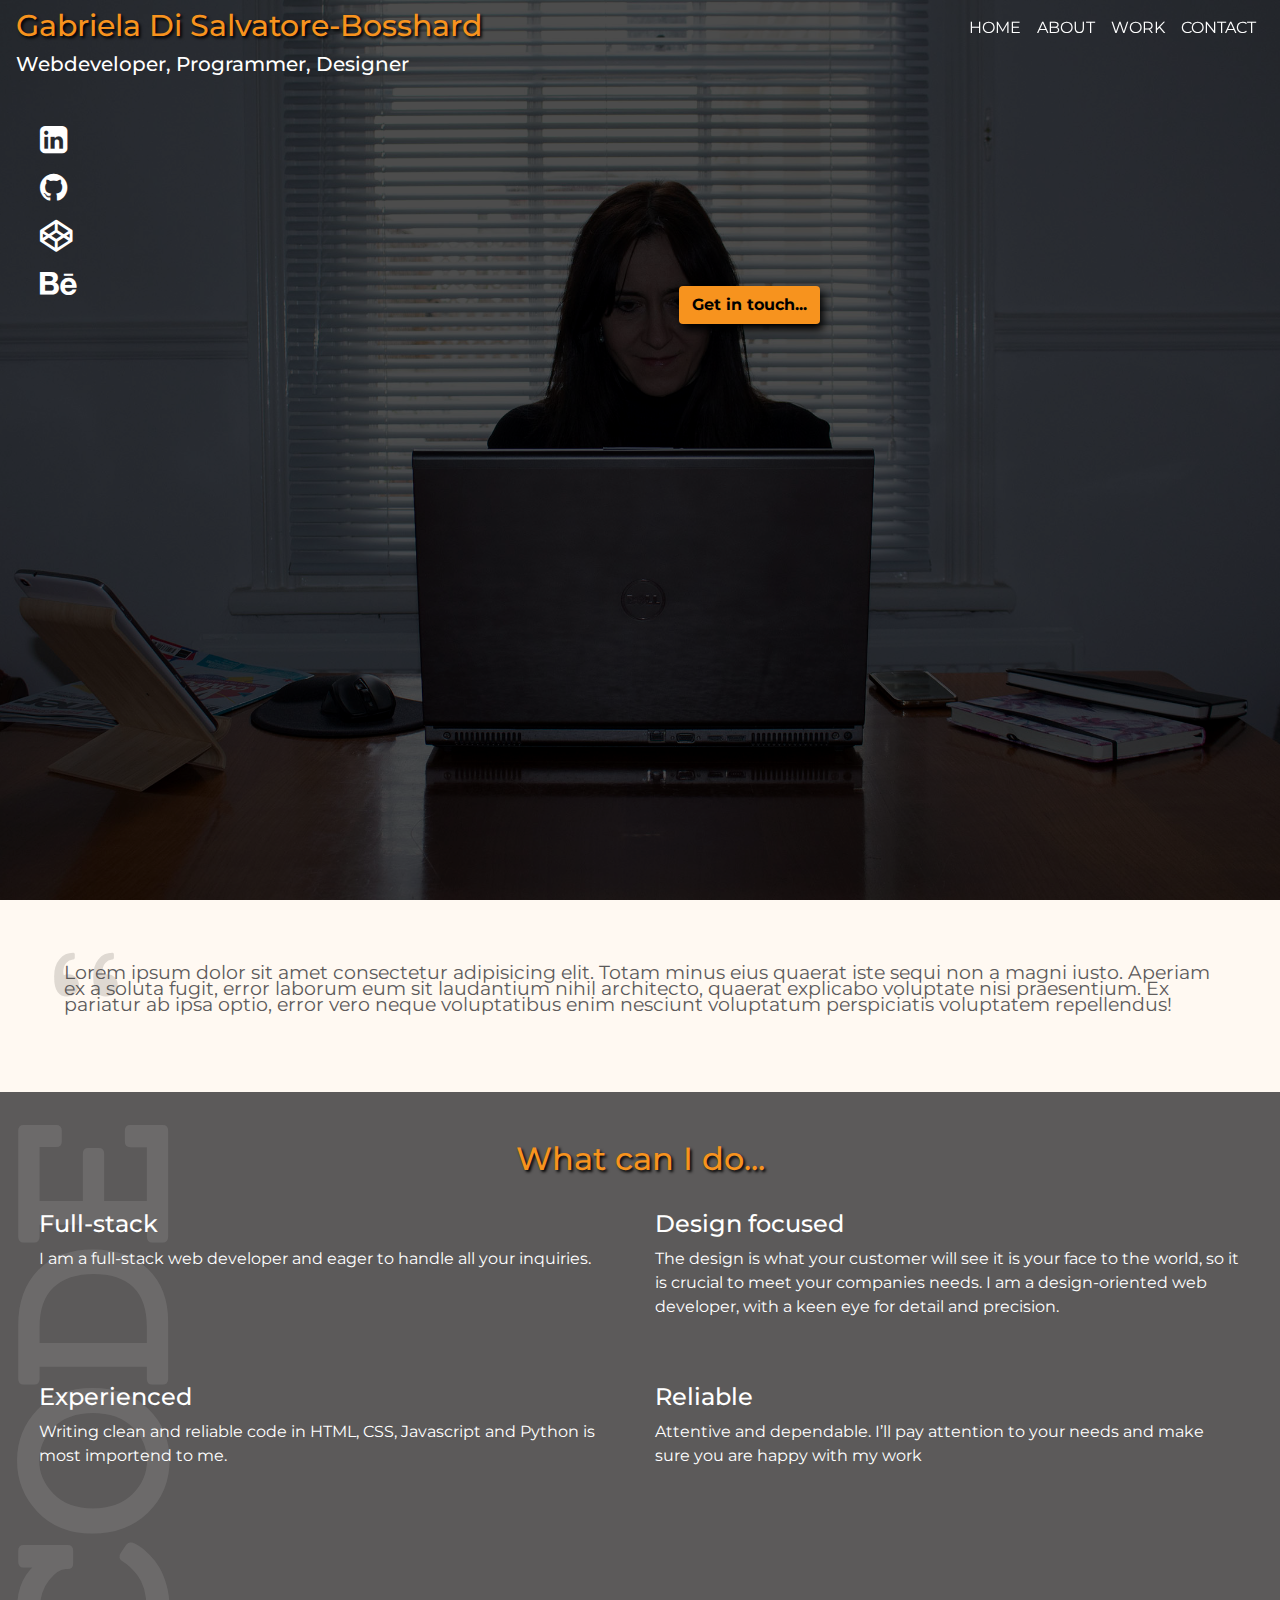
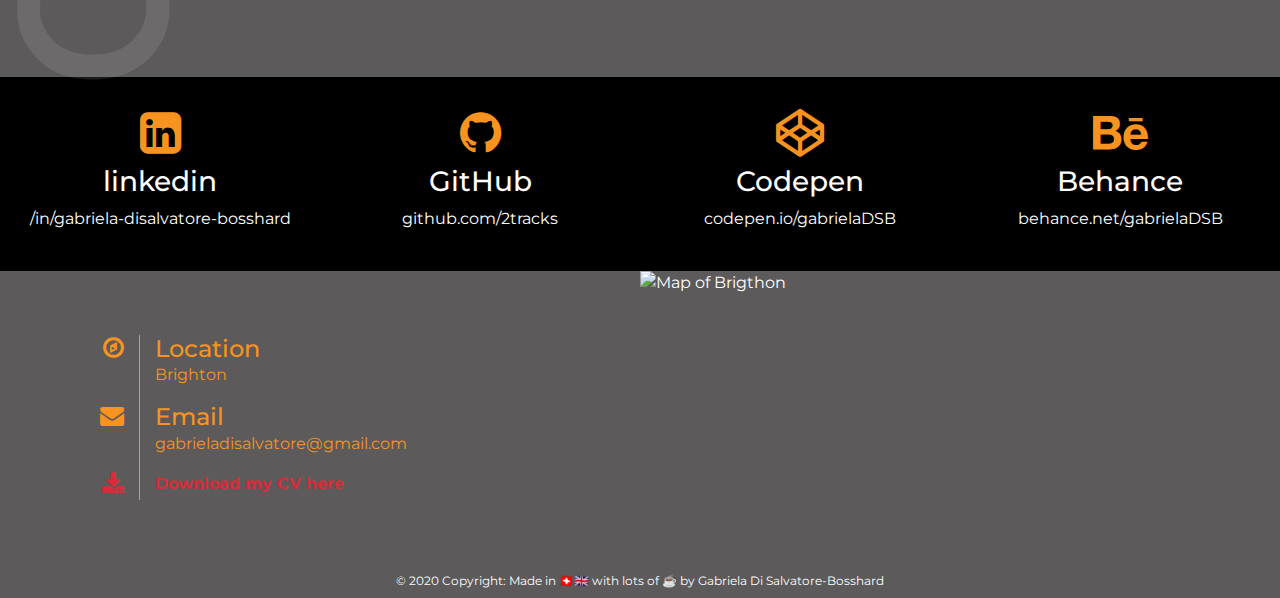
==== commit 7641c975: "Added contact container" ====
--- a/index.html
+++ b/index.html
@@ -49,7 +49,7 @@
     <section class="container-fluid callout-container">
         <div class="opaque-overlay">
             <div class="row">
-                <div class="col-12">
+                <div class="col-sm-12">
                     <h1 class="callout-titel">Gabriela Di Salvatore-Bosshard</h1>
                     <h4 class="callout-subtitel">Webdeveloper, Programmer, Designer</h4>
                 </div>
--- a/assets/css/style.css
+++ b/assets/css/style.css
@@ -160,7 +160,6 @@
 /*-------------Info-----------------------------------------*/
 
 .info-container{
-    height: 50vh;
     color: var(--main-bg-color);
     background-color: rgba(247,147,30,.06);
 }
@@ -183,7 +182,6 @@
 /*-------------What can I do--------------------------------------------*/
 
 .do-container{
-    height: 100vh;
     position: relative;
     background-color: var(--main-bg-color);
 }
@@ -300,7 +298,6 @@
 /*---------------------work--------------------------------------*/
 
 .work-container{
-
     background-color: var(--main-bg-color);
 }
 
@@ -382,7 +379,9 @@
     color:#fff;
 }
 /*---------------------contact-----------------------------------*/
-
+.contact-container{
+    background-color: var(--main-bg-color);
+}
 .form-container{
     position: relative;
     background-color: var(--main-bg-color);
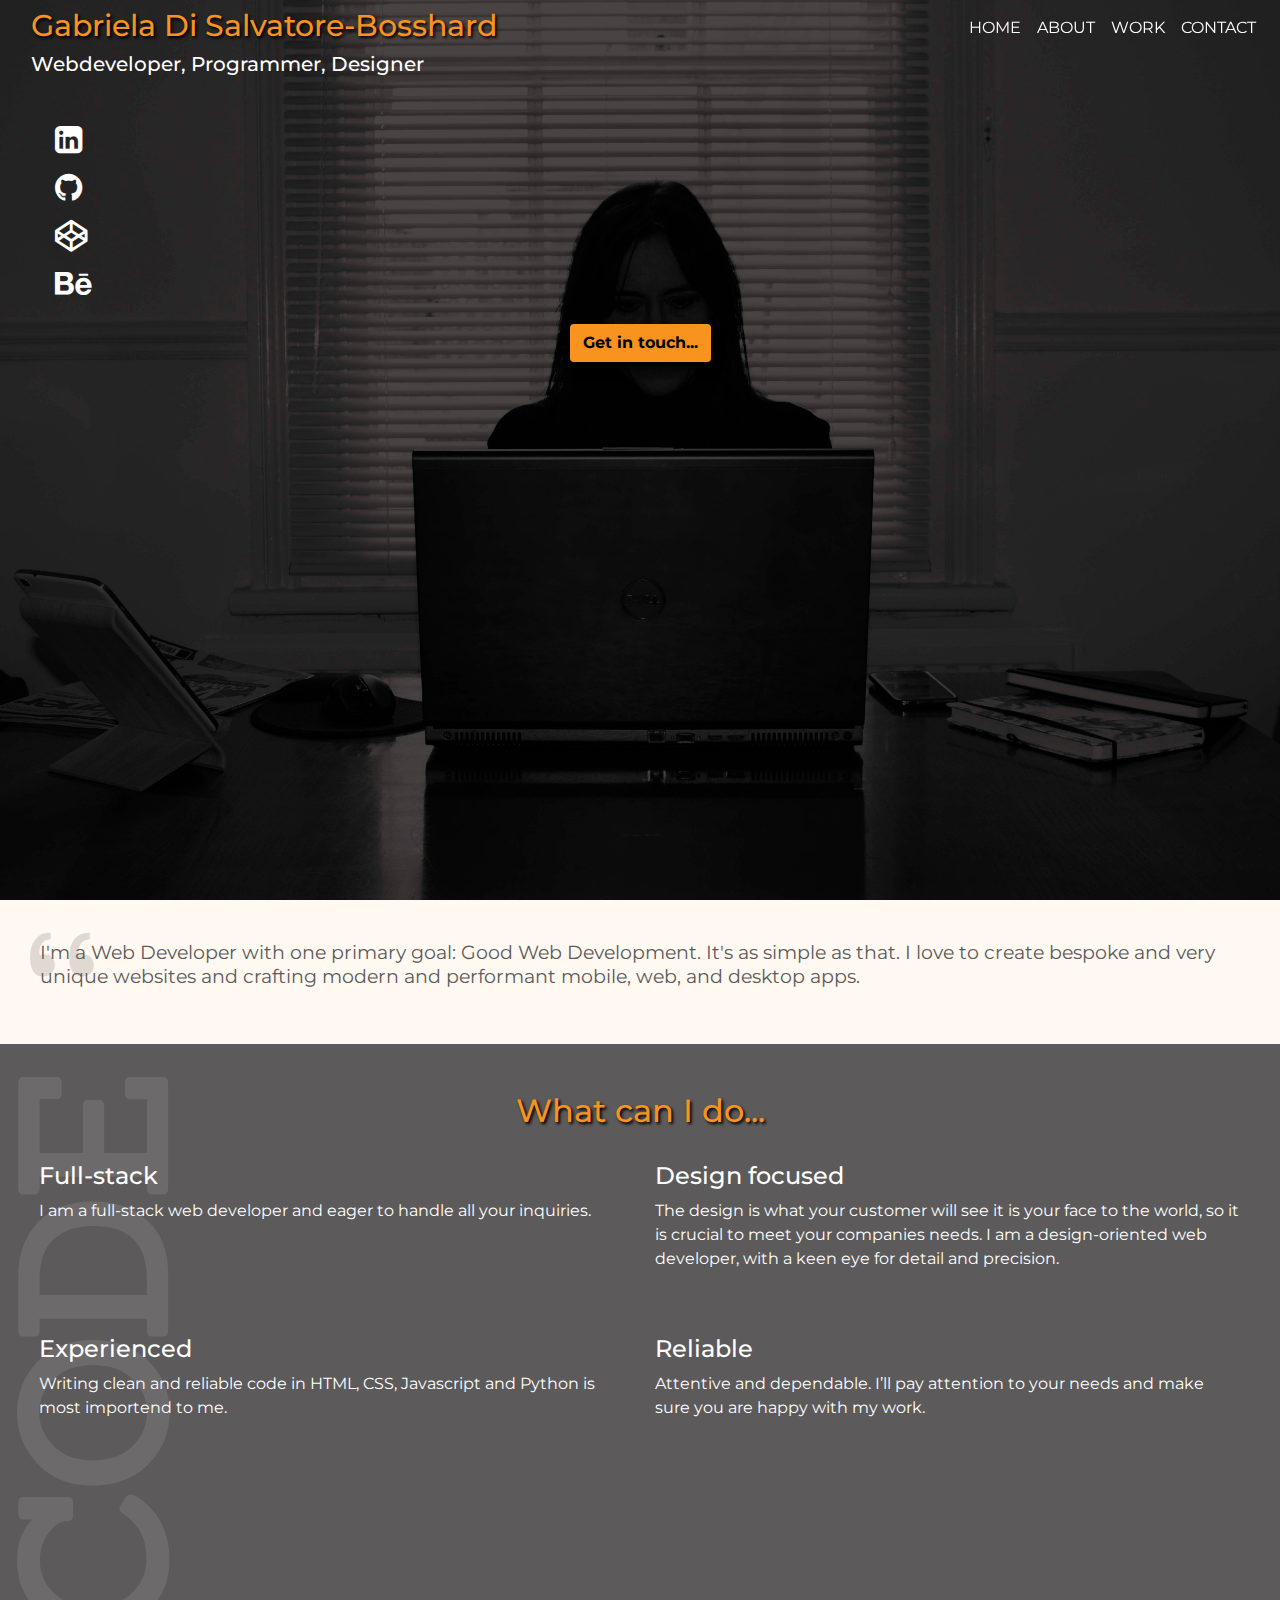
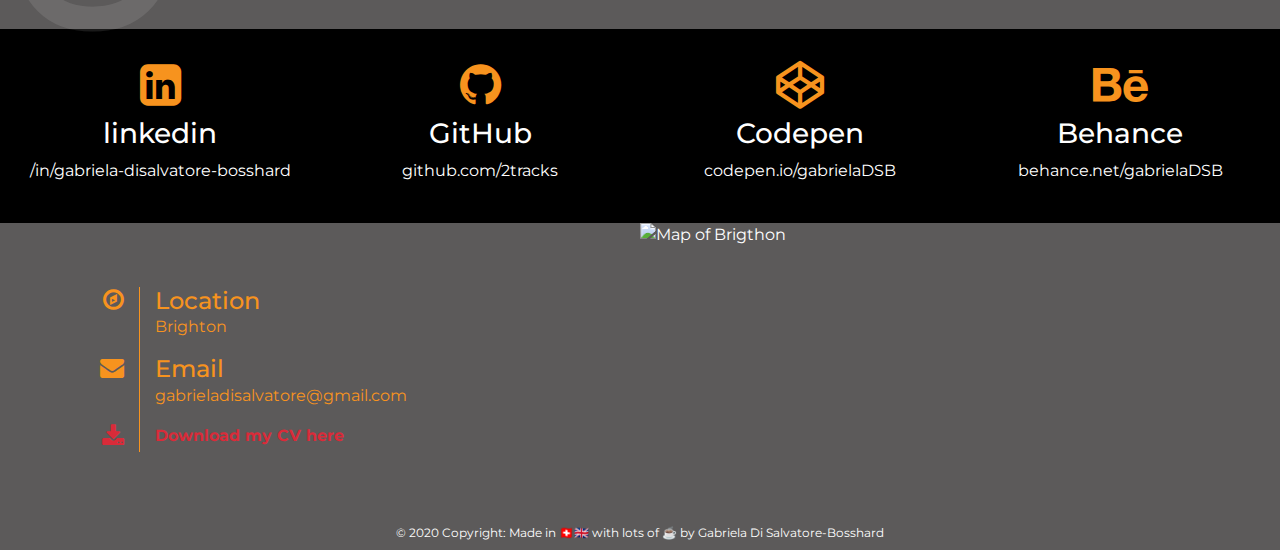
==== commit 44d387de: "Added comment to Readme" ====
--- a/index.html
+++ b/index.html
@@ -13,8 +13,8 @@
 
     <!-------------------Navigation------------------------------------------------------->
     
-    <nav class="navbar navbar-expand-sm navbar-dark bg-dark bg-transparent fixed-top">
-        <a class="navbar-brand orange-text-color" href="#"></a>
+    <nav class="navbar navbar-expand-md navbar-dark bg-dark bg-transparent fixed-top">
+        <a class="navbar-brand" href="#"></a>
         <button class="navbar-toggler" type="button" data-toggle="collapse" data-target="#navbarText" aria-controls="navbarText" aria-expanded="false" aria-label="Toggle navigation">
             <span class="navbar-toggler-icon"></span>
         </button>
@@ -24,7 +24,7 @@
                     <a class="nav-link" href="index.html">Home <span class="sr-only">(current)</span></a>
                 </li>
                 <li class="nav-item text-center">
-                    <a class="nav-link" href="about.html">About</a>
+                    <a class="nav-link" href="about.html ">About</a>
                 </li>
                 <li class="nav-item text-center">
                     <a class="nav-link" href="work.html">Work</a>
@@ -47,7 +47,6 @@
     <!-------------------Callout------------------------------------------------------->
 
     <section class="container-fluid callout-container">
-        <div class="opaque-overlay">
             <div class="row">
                 <div class="col-sm-12">
                     <h1 class="callout-titel">Gabriela Di Salvatore-Bosshard</h1>
@@ -55,29 +54,30 @@
                 </div>
             </div><!--/.row-->
             <div class="row">
-                <div class="col-2">
+                <div class="col-sm-12">
                     <div class="social-icons">
                         <ul>
-                            <li><a href="https://www.linkedin.com/in/gabriela-disalvatore-bosshard"><i class="fa fa-linkedin-square"></i></a></li>
-                            <li><a href="https://github.com/2tracks"><i class="fa fa-github"></i></a></li>
-                            <li><a href="https://codepen.io/gabrielaDSB"><i class="fa fa-codepen"></i></a></li>
-                            <li><a href="https://behance.net/gabrielaDSB"><i class="fa fa-behance"></i></a></li>
+                            <li><a href="https://www.linkedin.com/in/gabriela-disalvatore-bosshard" target="_blank"><i class="fa fa-linkedin-square"></i></a></li>
+                            <li><a href="https://github.com/2tracks" target="_blank"><i class="fa fa-github"></i></a></li>
+                            <li><a href="https://codepen.io/gabrielaDSB" target="_blank"><i class="fa fa-codepen"></i></a></li>
+                            <li><a href="https://behance.net/gabrielaDSB" target="_blank"><i class="fa fa-behance"></i></a></li>
                         </ul>
                     </div><!--/.social-icons-->
                 </div><!--/.col-2-->
-                <div class="col-10 button-container">
+                <div class="col-sm-12 button-container">
                       <a href="contact.html" class="btn btn-getInTouch">Get in touch...</a>
                 </div>
             </div> <!--/.row-->
-        </div>
     </section><!--/.callout-container-->
 
     <!-------------------Info--------------------------------------------------------------->
 
     <section class="container-fluid info-container p-3">
-        <div class="info-text p-5">     
-            <p>Lorem ipsum dolor sit amet consectetur adipisicing elit. Totam minus eius quaerat iste sequi non a magni iusto. Aperiam ex a soluta fugit, error laborum eum sit laudantium nihil architecto,
-            quaerat explicabo voluptate nisi praesentium. Ex pariatur ab ipsa optio, error vero neque voluptatibus enim nesciunt voluptatum perspiciatis voluptatem repellendus!</p>
+        <div class="info-text p-4">     
+            <p>I'm a Web Developer with one primary goal: Good Web Development.
+               It's as simple as that. I love to create bespoke and very unique websites
+               and crafting modern and performant mobile, web, and desktop apps.
+            </p>
         </div>
     </section>
 
@@ -108,7 +108,7 @@
             </div>
             <div class="col-md-6">
                 <h4>Reliable</h4>
-                <p>Attentive and dependable. I’ll pay attention to your needs and make sure you are happy with my work</p>
+                <p>Attentive and dependable. I’ll pay attention to your needs and make sure you are happy with my work.</p>
             </div>
         </div><!--/.row-->
     </section>
@@ -118,25 +118,25 @@
      <section class="container-fluid social-container">
          <div class="row">
             <div class="col-md-6 col-lg-3 text-center pt-4 pb-2 py-2">
-                <a href="https://www.linkedin.com/in/gabriela-disalvatore-bosshard"><i class="fa fa-linkedin-square"></i></a>
+                <a href="https://www.linkedin.com/in/gabriela-disalvatore-bosshard" target="_blank"><i class="fa fa-linkedin-square"></i></a>
                 <h3>linkedin</h3>
                 <p>/in/gabriela-disalvatore-bosshard</p>
                 <div class="devider"></div>
             </div>
             <div class="col-md-6 col-lg-3 text-center pt-4 pb-2 py-2">
-                <a href="https://github.com/2tracks"><i class="fa fa-github"></i></a>
+                <a href="https://github.com/2tracks" target="_blank"><i class="fa fa-github"></i></a>
                 <h3>GitHub</h3>
                 <p>github.com/2tracks</p>
                 <div class="devider"></div>
             </div>
             <div class="col-md-6 col-lg-3 text-center pt-4 pb-2 py-2">
-                <a href="https://codepen.io/gabrielaDSB"><i class="fa fa-codepen"></i></a>
+                <a href="https://codepen.io/gabrielaDSB" target="_blank"><i class="fa fa-codepen"></i></a>
                 <h3>Codepen</h3>
                 <p>codepen.io/gabrielaDSB</p>
                 <div class="devider"></div>
             </div>
             <div class="col-md-6 col-lg-3 text-center pt-4 pb-4 py-2">
-                <a href="https://behance.net/gabrielaDSB"><i class="fa fa-behance"></i></a>
+                <a href="https://behance.net/gabrielaDSB" target="_blank"><i class="fa fa-behance"></i></a>
                 <h3>Behance</h3>
                 <p>behance.net/gabrielaDSB</p>
             </div>
--- a/assets/css/style.css
+++ b/assets/css/style.css
@@ -73,25 +73,11 @@
 .callout-container{
     height: 100vh;
 
-    background: url('../img/bg_computer.jpg') no-repeat center center fixed;
+    background: url('../img/bg_computer-dark.jpg') no-repeat center center fixed;
     -webkit-background-size: cover;
     -moz-background-size: cover;
     -o-background-size: cover;
     background-size: cover;
-
-    display: flex;
-    align-items: center;
-    justify-content: center;
-
-    position: relative;
-}
-.opaque-overlay {
-    position: absolute;
-    top: 0;
-    left: 0;
-    height: 100%;
-    width: 100%;
-    background-color: rgba(0, 0, 0, 0.7);
 }
 
 .callout-titel{
@@ -166,7 +152,7 @@
 .info-text p{
     position: relative;
     font-size: 1.2rem;
-    line-height: 1rem;   
+    line-height: 1.5rem;   
 }
 .info-text p:before {
     content: '\201C';
@@ -383,7 +369,6 @@
     background-color: var(--main-bg-color);
 }
 .form-container{
-    position: relative;
     background-color: var(--main-bg-color);
 }
 
@@ -433,7 +418,9 @@
 }
 
 /*---------------------about me----------------------------------*/
-
+.about-container{
+    background-color: var(--main-bg-color);
+}
 .aboutMe-container{
     background-color: var(--main-bg-color);
 }
@@ -484,32 +471,29 @@
 
 /*---------------------media queries-----------------------------*/
 
-@media only screen and (max-width: 576px){
+@media only screen and (max-width: 767px){
     .navbar-nav.ml-auto{
         background-color: rgba(0,0,0,0.8);
     }
 }
 
-@media only screen and (min-width: 576px){
+@media only screen and (min-width: 768px){
     .navbar-nav.ml-auto{
         background-color: transparent;
     }
     .img-container{
         display: none;
     }  
-}
-
-@media screen and (min-width: 576px) and (max-width: 830px){
-   .callout-titel{
-       margin-top: 3rem;
-   }
-}
-
-@media only screen and (min-width: 769px){
-    .devider{
+     .devider{
         display: none;
     }
     .do-container{
         height: 65vh;
     }
 }
+
+@media screen and (min-width: 768px) and (max-width: 830px){
+   .callout-titel{
+       margin-top: 3rem;
+   }
+}
